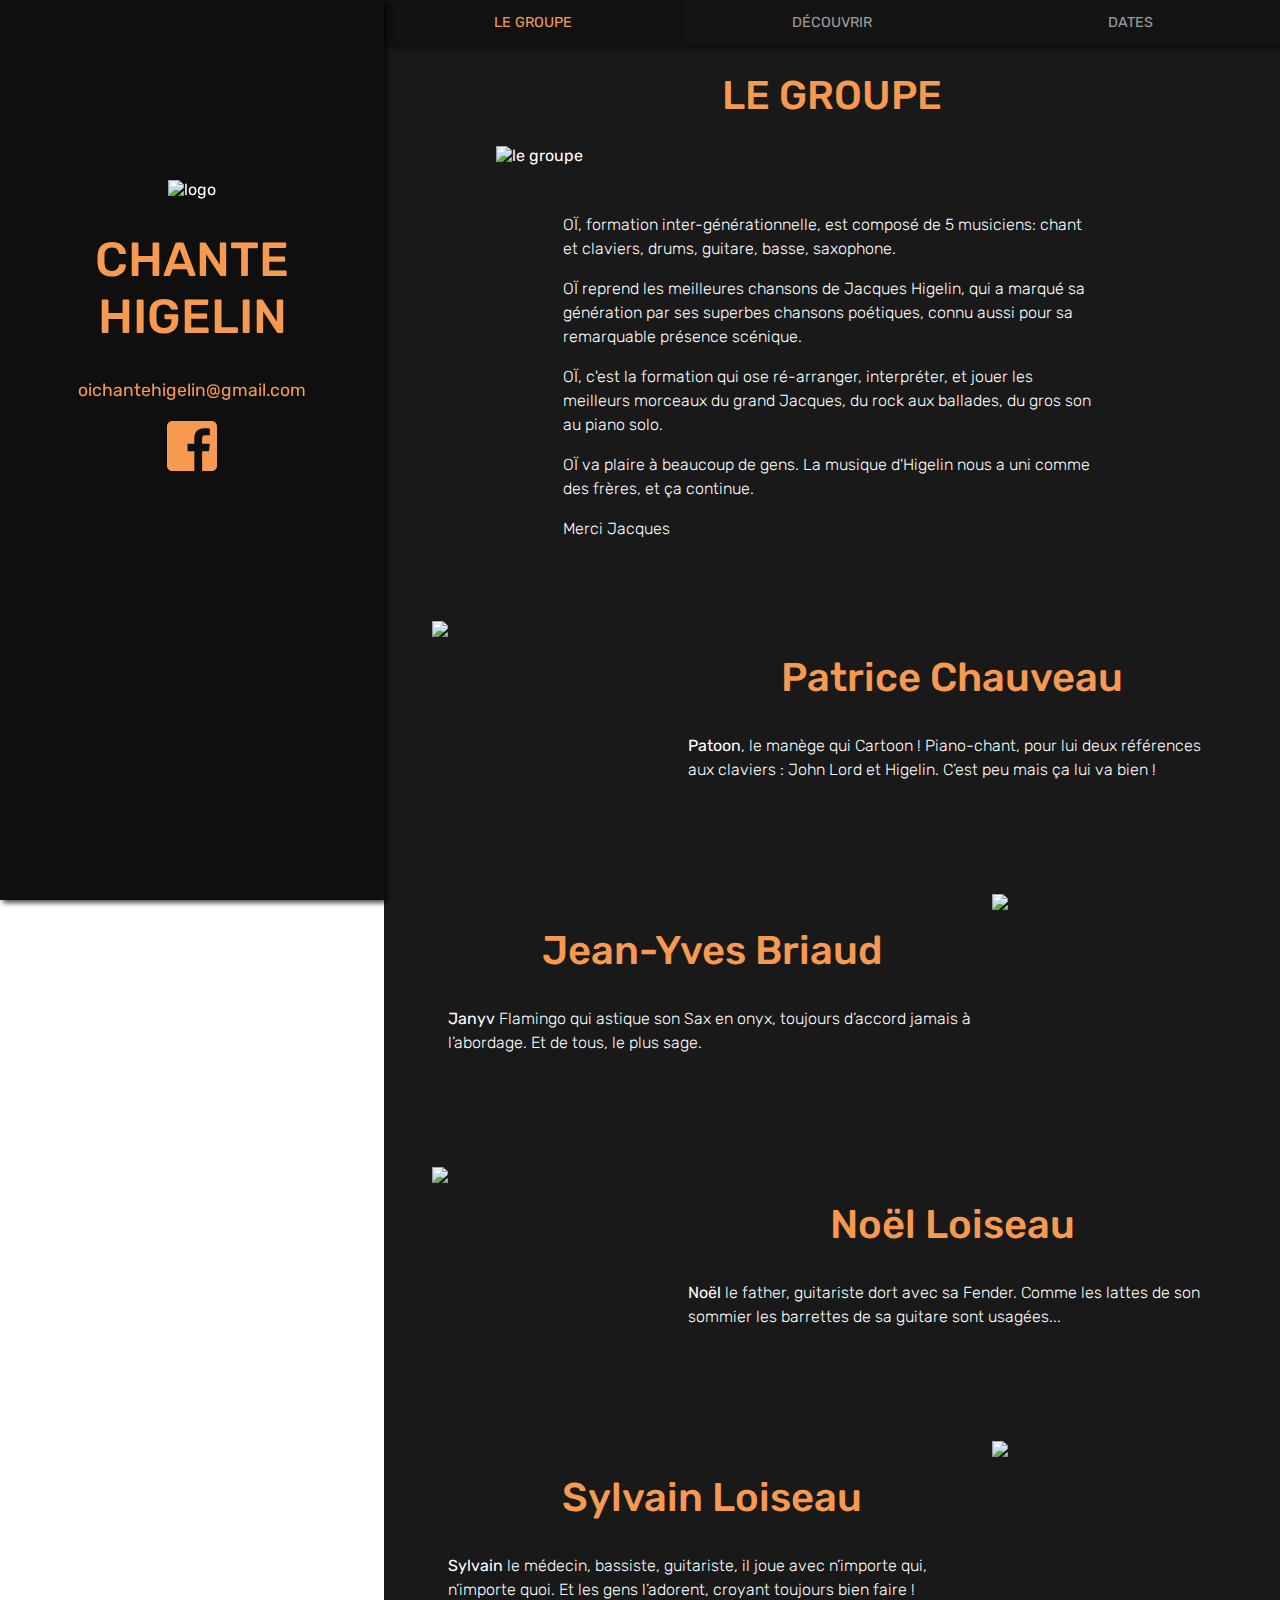
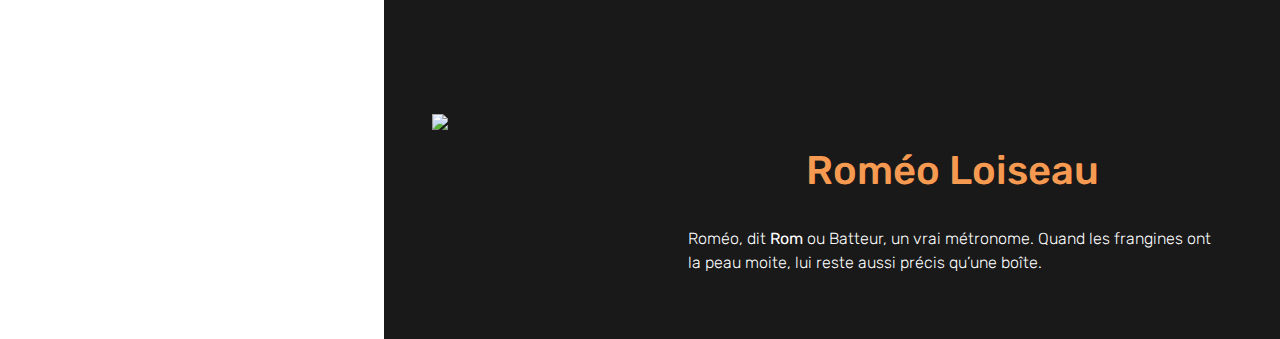
==== index.html @ 2e2a6b54 "Merge remote-tracking branch 'upstream/master'" ====
<!DOCTYPE html>
<html>
<head>
    <title>Oï chante Higelin</title>
    <meta name="description" content="">
    <meta charset="UTF-8">
    <meta name="viewport" content="width=device-width, initial-scale=1.0">
    <link href="https://fonts.googleapis.com/css?family=Rubik:300,400,500,700,900" rel="stylesheet">
    <link href="https://fonts.googleapis.com/css?family=Inconsolata" rel="stylesheet">
    <link type="text/css" rel="stylesheet" href="css/styles.css">
</head>
<body>
    <main>
        <!-- LEFT SECTION -->
        <section id="one">
            <div class="column">
                <img src="img/logo.svg" alt="logo"/>
                <h1>chante Higelin</h1>
                <p><a href="mailto:oichantehigelin@gmail.com">oichantehigelin@gmail.com</a></p>
                <a href="https://www.facebook.com/O%C3%AF-Chante-Higelin-1631253180226739/" target="_blank"><img src="img/facebook-square.svg"/></a>
            </div>
        </section>
        <!-- RIGHT SECTION -->
        <section id="two">
            <!-- Navigation -->
            <nav>
                <div class="nav-item"><a href="#band">Le groupe</a></div>
                <div class="nav-item"><a href="#discover">Découvrir</a></div>
                <div class="nav-item"><a href="#dates">Dates</a></div>
            </nav>
            <!-- Band -->
            <section id="band">
                <h1>Le groupe</h1>
                <div id="introduction">
                    <img src="img/groupe.jpg" alt="le groupe"/>
                    <div>
                        <p>OÏ, formation inter-générationnelle, est composé de 5 musiciens: chant et claviers, drums, guitare, basse, saxophone.</p>
                        <p>OÏ reprend les meilleures chansons de Jacques Higelin, qui a marqué sa génération par ses superbes chansons poétiques, connu aussi pour sa remarquable présence scénique.</p>
                        <p>OÏ, c'est la formation qui ose ré-arranger, interpréter, et jouer les meilleurs morceaux du grand Jacques, du rock aux ballades, du gros son au piano solo.</p>
                        <p>OÏ va plaire à beaucoup de gens. La musique d'Higelin nous a uni comme des frères, et ça continue.</p>
                        <p>Merci Jacques</p>
                    </div>
                </div>
                <div id="members">
                    <div class="row">
                        <img src="img/patoo.jpg"/>
                        <div class="column">
                            <h2>Patrice Chauveau</h2>
                            <p><b>Patoon</b>, le manège qui Cartoon ! Piano-chant, pour lui deux références aux claviers : John Lord et Higelin. C’est peu mais ça lui va bien !</p>
                        </div>
                    </div>
                    <div class="row">
                        <img src="img/janyv.jpg"/>
                        <div class="column">
                            <h2>Jean-Yves Briaud</h2>
                            <p><b>Janyv</b> Flamingo qui astique son Sax en onyx, toujours d’accord jamais à l’abordage. Et de tous, le plus sage.</p>
                        </div>
                    </div>
                    <div class="row">
                        <img src="img/noel.jpg"/>
                        <div class="column">
                            <h2>Noël Loiseau</h2>
                            <p><b>Noël</b> le father, guitariste dort avec sa Fender. Comme les lattes de son sommier les barrettes de sa guitare sont usagées...</p>
                        </div>
                    </div>
                    <div class="row">
                        <img src="img/sylvain.jpg"/>
                        <div class="column">
                            <h2>Sylvain Loiseau</h2>
                            <p><b>Sylvain</b> le médecin, bassiste, guitariste, il joue avec n’importe qui, n’importe quoi. Et les gens l’adorent, croyant toujours bien faire !</p>
                        </div>
                    </div>
                    <div class="row">
                        <img src="img/romeo.jpg"/>
                        <div class="column">
                            <h2>Roméo Loiseau</h2>
                            <p>Roméo, dit <b>Rom</b> ou Batteur, un vrai métronome. Quand les frangines ont la peau moite, lui reste aussi précis qu’une boîte.</p>
                        </div>
                    </div>
                </div>
            </section>
            <!-- Discover -->
            <section id="discover">
                <h1>Découvrir</h1>
                <!-- Video -->
                <div id="video-box">
                    <iframe width="650" height="350" src="https://www.youtube.com/embed/IxYrKEwDQmQ?rel=0" frameborder="0" allowfullscreen></iframe>
                </div>
                <!-- Audio player -->
                <div class="content">
                    <div class="audio-player">
                        <div class="button">
                            <img/>
                        </div>
                        <div class="info">
                            <span class="title"></span>
                            <div class="progress-bar">
                                <div class="progress"></div>
                            </div>
                            <div class="audio-infos">
                                <span class="current-time">00:00</span>
                                <span class="duration"></span>
                            </div>
                            <audio ontimeupdate="audioUpdate(this)"></audio>
                        </div>
                    </div>
                    <div class="audio-list">
                        <ul></ul>
                    </div>
                    <div class="playlist-length">
                        <span></span>
                    </div>
                </div>
            </section>
            <!-- Dates -->
            <section id="dates">
                <h1>Les dates</h1>
                <div id="agenda">
                    <h2>A venir</h2>
                    <table id="coming">
                        <thead>
                            <tr>
                                <th>Date</th>
                                <th>Lieu</th>
                            </tr>
                        </thead>
                        <tbody>
                        </tbody>
                    </table>

                    <h2>Passées</h2>
                    <table id="past">
                        <thead>
                            <tr>
                                <th>Date</th>
                                <th>Lieu</th>
                            </tr>
                        </thead>
                        <tbody>
                        </tbody>
                    </table>
                </div>
            </section>
        </section>
    </main>
    <!-- JS -->
    <script type="text/javascript" src="js/jquery-latest.min.js"></script>
    <script type="text/javascript" src="js/script.js"></script>
    <script type="text/javascript" src="js/audioplayer.js"></script>
    <script type="text/javascript" src="js/shows.js"></script>
</body>
</body>
</html>
---- css/styles.css ----
/*-------------*\
    Variables
\*-------------*/
/*---------------*\
    Responsive
\*---------------*/
/*----------*\
    Global
\*----------*/
html, body {
  box-sizing: border-box;
  margin: 0;
  padding: 0; }

*, *:before, *:after {
  box-sizing: inherit; }

* {
  font-family: "Rubik", sans-serif;
  color: white; }

h1, h2, h3, h4, h5, h6 {
  font-family: "Rubik", sans-serif;
  font-weight: 500; }

p {
  max-width: 1000px;
  line-height: 150%;
  font-weight: 300;
  /*@include respond-to(small) { ... }*/ }
  @media only screen and (max-width: 800px) {
    p {
      padding: 0 1em; } }

a {
  text-decoration: none; }

main {
  width: 100%;
  min-height: 100vh;
  display: flex;
  /*@include respond-to(small) { ... }*/ }
  @media only screen and (max-width: 800px) {
    main {
      flex-direction: column; } }

/*----------------------*\
    Panels #one & #two
\*----------------------*/
#one, #two {
  /*@include respond-to(small) { ... }*/ }
  @media only screen and (max-width: 800px) {
    #one, #two {
      width: 100%;
      min-height: 100vh; } }

#one {
  background-color: #0f0f0f;
  box-shadow: 3px 3px 5px rgba(0, 0, 0, 0.7);
  /*@include respond-to(large) { ... }*/
  display: flex; }
  @media only screen and (min-width: 801px) {
    #one {
      position: fixed;
      width: 30%;
      height: 100vh; } }
  #one .column {
    width: 100%;
    height: 60%;
    margin: auto;
    text-align: center; }
    #one .column img {
      width: 40%; }
    #one .column h1 {
      /*@include responsive-font-size(4.5em, 2.3em);*/
      font-size: 3em;
      /*@include respond-to(small) { ... }*/
      text-transform: uppercase;
      color: #f79a51; }
      @media only screen and (max-width: 800px) {
        #one .column h1 {
          font-size: 2em; } }
    #one .column p {
      font-size: 1.1em;
      text-align: center; }
      #one .column p a {
        color: #f79a51;
        font-weight: 400; }
    #one .column a img {
      width: 50px; }

#two {
  background-color: #191919;
  width: 100%;
  /*@include respond-to(large) { ... }*/
  /***** navigation *****/ }
  @media only screen and (min-width: 801px) {
    #two {
      margin-left: 30%; } }
  #two nav {
    /*@include respond-to(small) { ... }*/
    box-shadow: 2px 2px 5px rgba(0, 0, 0, 0.6);
    width: 100%;
    height: 5vh;
    display: flex;
    flex-basis: 100%;
    background-color: #141414; }
    @media only screen and (max-width: 800px) {
      #two nav {
        display: none; } }
    #two nav .nav-item {
      flex: 1;
      text-align: center;
      text-transform: uppercase;
      height: 5vh;
      line-height: 5vh; }
      #two nav .nav-item a {
        color: #9d9d9d;
        font-size: 0.9em;
        font-weight: 400;
        display: block; }
        #two nav .nav-item a:hover, #two nav .nav-item a.active {
          background-color: #111111;
          color: #f79a51; }

/*--------------*\
    Panel #two
\*--------------*/
/***** Global *****/
#two section {
  width: 100%;
  display: flex;
  flex-direction: column; }
  #two section h1 {
    text-align: center;
    text-transform: uppercase;
    color: #f79a51;
    /*@include responsive-font-size(4.5em, 2.3em);*/
    font-size: 2.5em;
    /*@include respond-to(small) { ... }*/ }
    @media only screen and (max-width: 800px) {
      #two section h1 {
        font-size: 2em; } }

/***** Band *****/
#band #introduction {
  display: flex;
  flex-direction: column; }
  #band #introduction img {
    width: 75%;
    margin: auto;
    /*@include respond-to(small) { ... }*/ }
    @media only screen and (max-width: 800px) {
      #band #introduction img {
        width: 90%; } }
  #band #introduction div {
    width: 60%;
    /*@include respond-to(small) { ... }*/
    margin: 2em auto 1em auto; }
    @media only screen and (max-width: 800px) {
      #band #introduction div {
        width: 95%; } }
#band #members {
  /*@include respond-to(large) { ... }*/
  /*@include respond-to(small) { ... }*/ }
  @media only screen and (min-width: 801px) {
    #band #members .row {
      padding: 3em;
      display: flex; }
      #band #members .row:nth-of-type(2), #band #members .row:nth-of-type(4) {
        flex-direction: row-reverse; }
      #band #members .row img {
        width: 30%; }
      #band #members .row .column {
        width: 70%;
        padding: 0 1em; } }
  @media only screen and (max-width: 800px) {
    #band #members .row {
      display: flex;
      flex-direction: column; }
      #band #members .row img {
        min-width: 60%;
        max-width: 80%;
        margin: auto; } }
  #band #members h2 {
    /*@include responsive-font-size(4.5em, 2.3em);*/
    font-size: 2.5em;
    /*@include respond-to(small) { ... }*/
    color: #f79a51;
    text-align: center; }
    @media only screen and (max-width: 800px) {
      #band #members h2 {
        font-size: 1.7em; } }

/***** Discover *****/
#discover #video-box {
  width: 100%;
  text-align: center;
  margin: auto; }
#discover .content {
  width: 50%;
  height: 50vh;
  margin: 3em auto;
  /*@include respond-to(small) { ... }*/ }
  @media only screen and (max-width: 800px) {
    #discover .content {
      width: 80%; } }
  #discover .content .audio-player {
    background-color: black;
    width: 100%;
    height: 10vh;
    display: flex;
    align-items: center;
    justify-content: space-evenly; }
    #discover .content .audio-player .button {
      width: 6vh;
      height: 6vh; }
      #discover .content .audio-player .button img {
        width: 100%;
        height: 100%; }
        #discover .content .audio-player .button img:hover {
          cursor: pointer; }
    #discover .content .audio-player .info {
      width: 80%; }
      #discover .content .audio-player .info .title {
        font-size: 0.8em; }
      #discover .content .audio-player .info .progress-bar {
        background-color: #0a0a0a;
        width: 100%;
        height: 20px; }
        #discover .content .audio-player .info .progress-bar .progress {
          background-color: #ffad3d;
          width: 0px;
          height: 20px; }
      #discover .content .audio-player .info .audio-infos {
        height: 15px;
        display: flex;
        justify-content: space-between; }
        #discover .content .audio-player .info .audio-infos span.current-time, #discover .content .audio-player .info .audio-infos span.duration {
          padding-top: 5px;
          font-family: "Inconsolata", monospace;
          font-size: 0.9em; }
  #discover .content .audio-list {
    background-color: #0a0a0a;
    width: 100%;
    height: 25vh; }
    #discover .content .audio-list ul {
      padding: 0;
      margin: 0; }
      #discover .content .audio-list ul li {
        list-style-type: none;
        font-size: 0.8em;
        padding: 0 1em;
        height: 2em;
        line-height: 2em;
        display: flex;
        justify-content: space-between;
        overflow-x: hidden; }
        #discover .content .audio-list ul li:hover {
          cursor: pointer; }
        #discover .content .audio-list ul li .active {
          color: #ffad3d; }
        #discover .content .audio-list ul li .duration {
          font-family: "Inconsolata", monospace;
          font-size: 1.1em; }
  #discover .content .playlist-length {
    background-color: #0a0a0a;
    padding: 0.5em 1em; }
    #discover .content .playlist-length span {
      font-family: "Inconsolata", monospace;
      font-size: 0.9em; }

/***** Dates *****/
#dates #agenda {
  text-align: left;
  width: 80%;
  margin: auto; }
  #dates #agenda h2 {
    color: #f79a51;
    /*@include responsive-font-size(4.5em, 2.3em);*/
    font-size: 2.5em;
    /*@include respond-to(small) { ... }*/ }
    @media only screen and (max-width: 800px) {
      #dates #agenda h2 {
        font-size: 1.7em; } }
  #dates #agenda table {
    background-color: #0f0f0f;
    width: 100%;
    border-collapse: collapse; }
    #dates #agenda table td, #dates #agenda table th {
      border: 2px solid #191919; }
    #dates #agenda table td {
      padding: 1em; }
    #dates #agenda table th {
      font-family: "Rubik", sans-serif;
      color: #f79a51;
      font-size: 1.3em;
      font-weight: 400;
      padding: 0.7em; }
    #dates #agenda table tbody td:first-of-type {
      width: 200px;
      /*@include respond-to(small) { ... }*/ }
      @media only screen and (max-width: 800px) {
        #dates #agenda table tbody td:first-of-type {
          width: 100px; } }

/*# sourceMappingURL=styles.css.map */
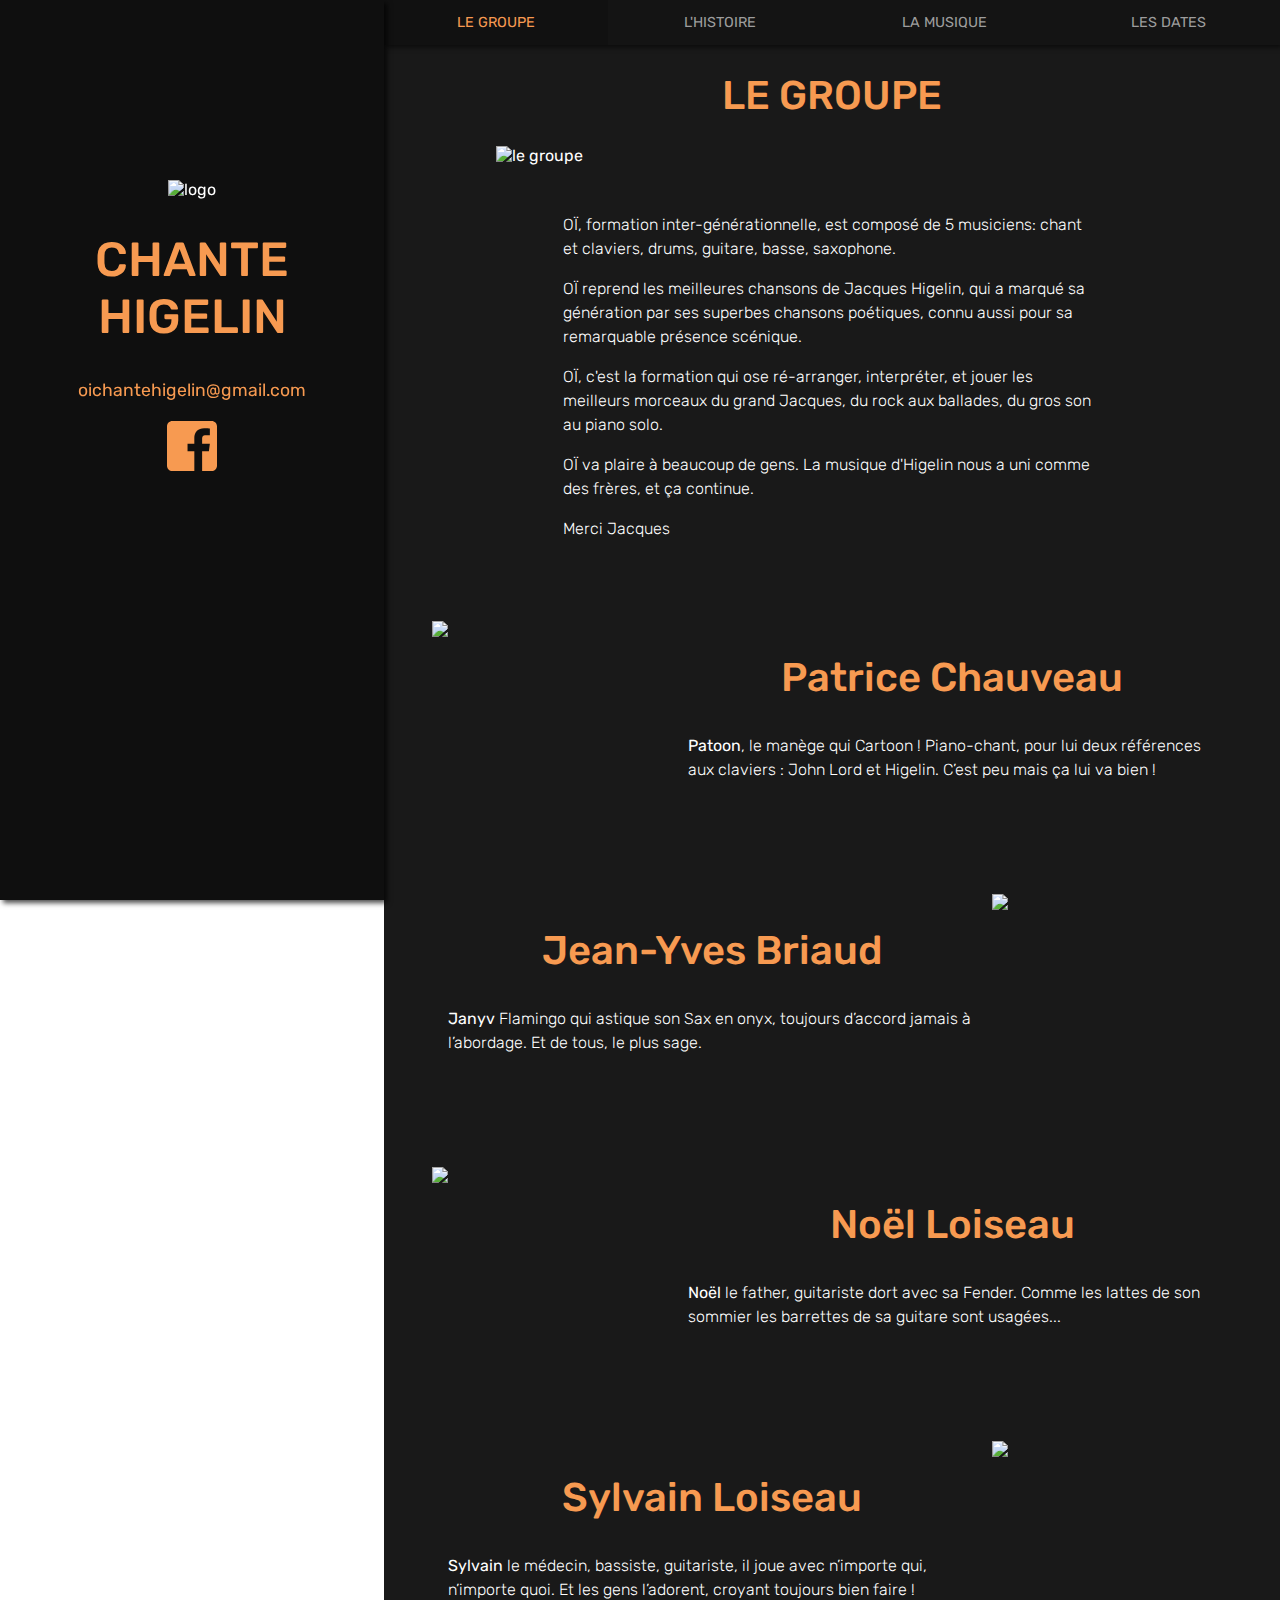
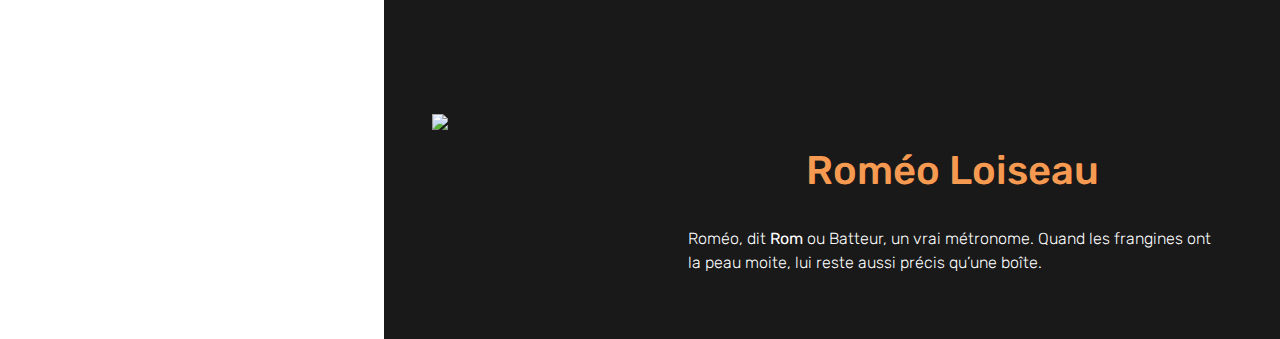
==== commit c4788151: "separate in different pages" ====
--- a/index.html
+++ b/index.html
@@ -24,9 +24,10 @@
         <section id="two">
             <!-- Navigation -->
             <nav>
-                <div class="nav-item"><a href="#band">Le groupe</a></div>
-                <div class="nav-item"><a href="#discover">Découvrir</a></div>
-                <div class="nav-item"><a href="#dates">Dates</a></div>
+                <div class="nav-item"><a href="index.html" class="active">Le groupe</a></div>
+                <div class="nav-item"><a href="history.html">L'histoire</a></div>
+                <div class="nav-item"><a href="music.html">La musique</a></div>
+                <div class="nav-item"><a href="dates.html">Les dates</a></div>
             </nav>
             <!-- Band -->
             <section id="band">
@@ -79,75 +80,11 @@
                     </div>
                 </div>
             </section>
-            <!-- Discover -->
-            <section id="discover">
-                <h1>Découvrir</h1>
-                <!-- Video -->
-                <div id="video-box">
-                    <iframe width="650" height="350" src="https://www.youtube.com/embed/IxYrKEwDQmQ?rel=0" frameborder="0" allowfullscreen></iframe>
-                </div>
-                <!-- Audio player -->
-                <div class="content">
-                    <div class="audio-player">
-                        <div class="button">
-                            <img/>
-                        </div>
-                        <div class="info">
-                            <span class="title"></span>
-                            <div class="progress-bar">
-                                <div class="progress"></div>
-                            </div>
-                            <div class="audio-infos">
-                                <span class="current-time">00:00</span>
-                                <span class="duration"></span>
-                            </div>
-                            <audio ontimeupdate="audioUpdate(this)"></audio>
-                        </div>
-                    </div>
-                    <div class="audio-list">
-                        <ul></ul>
-                    </div>
-                    <div class="playlist-length">
-                        <span></span>
-                    </div>
-                </div>
-            </section>
-            <!-- Dates -->
-            <section id="dates">
-                <h1>Les dates</h1>
-                <div id="agenda">
-                    <h2>A venir</h2>
-                    <table id="coming">
-                        <thead>
-                            <tr>
-                                <th>Date</th>
-                                <th>Lieu</th>
-                            </tr>
-                        </thead>
-                        <tbody>
-                        </tbody>
-                    </table>
-
-                    <h2>Passées</h2>
-                    <table id="past">
-                        <thead>
-                            <tr>
-                                <th>Date</th>
-                                <th>Lieu</th>
-                            </tr>
-                        </thead>
-                        <tbody>
-                        </tbody>
-                    </table>
-                </div>
-            </section>
         </section>
     </main>
     <!-- JS -->
     <script type="text/javascript" src="js/jquery-latest.min.js"></script>
     <script type="text/javascript" src="js/script.js"></script>
-    <script type="text/javascript" src="js/audioplayer.js"></script>
-    <script type="text/javascript" src="js/shows.js"></script>
 </body>
 </body>
 </html>
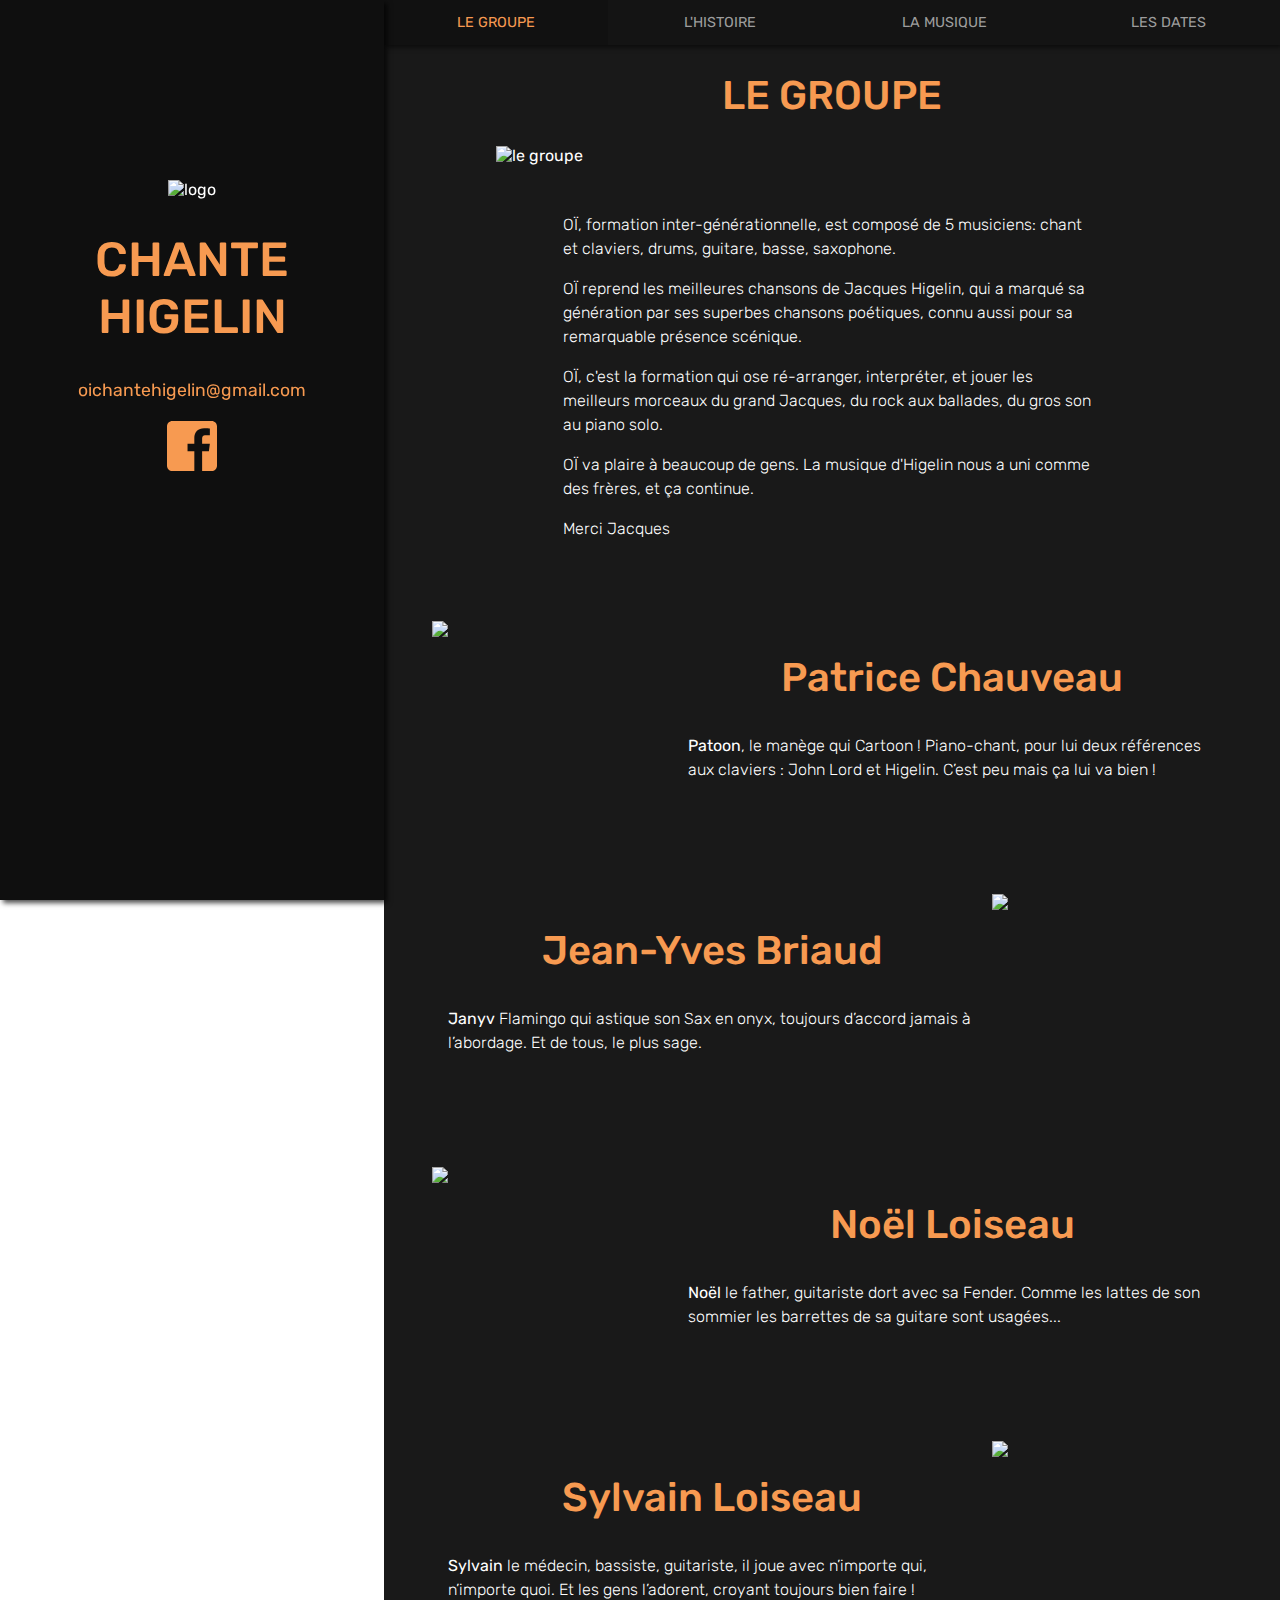
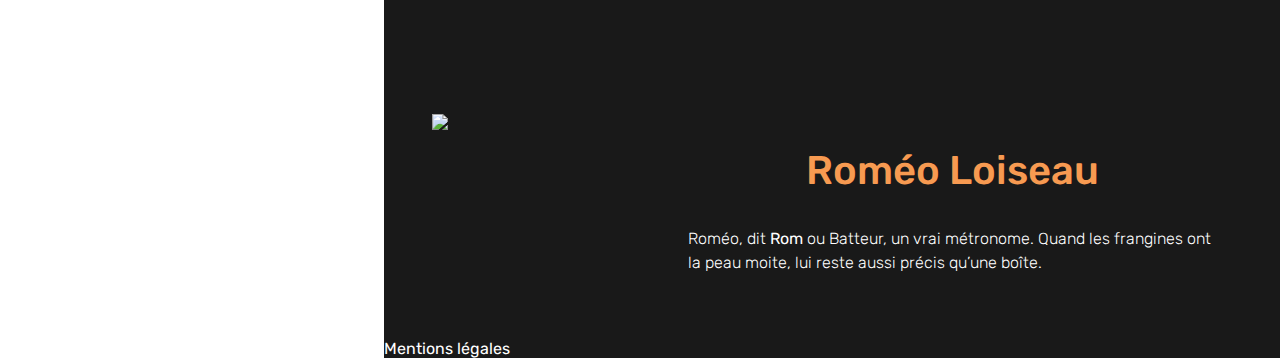
==== commit 3b0e18c1: "pretty email link" ====
--- a/index.html
+++ b/index.html
@@ -16,7 +16,12 @@
             <div class="column">
                 <img src="img/logo.svg" alt="logo"/>
                 <h1>chante Higelin</h1>
-                <p><a href="mailto:oichantehigelin@gmail.com">oichantehigelin@gmail.com</a></p>
+                <p>
+                    <script>
+                        document.write('<a href="' + 'mailto:' + 'oi' + 'chante' + 'higelin' + '@' + 'gmail' + '.' + 'com' + '">'
+                        + "oi" + "chante" + "higelin" + "@" + "gmail" + "." + "com" + '</a>')
+                    </script>
+                </p>
                 <a href="https://www.facebook.com/O%C3%AF-Chante-Higelin-1631253180226739/" target="_blank"><img src="img/facebook-square.svg"/></a>
             </div>
         </section>
@@ -80,11 +85,11 @@
                     </div>
                 </div>
             </section>
+            <footer>
+                <a href="#">Mentions légales</a>
+            </footer>
         </section>
     </main>
-    <!-- JS -->
-    <script type="text/javascript" src="js/jquery-latest.min.js"></script>
-    <script type="text/javascript" src="js/script.js"></script>
 </body>
 </body>
 </html>
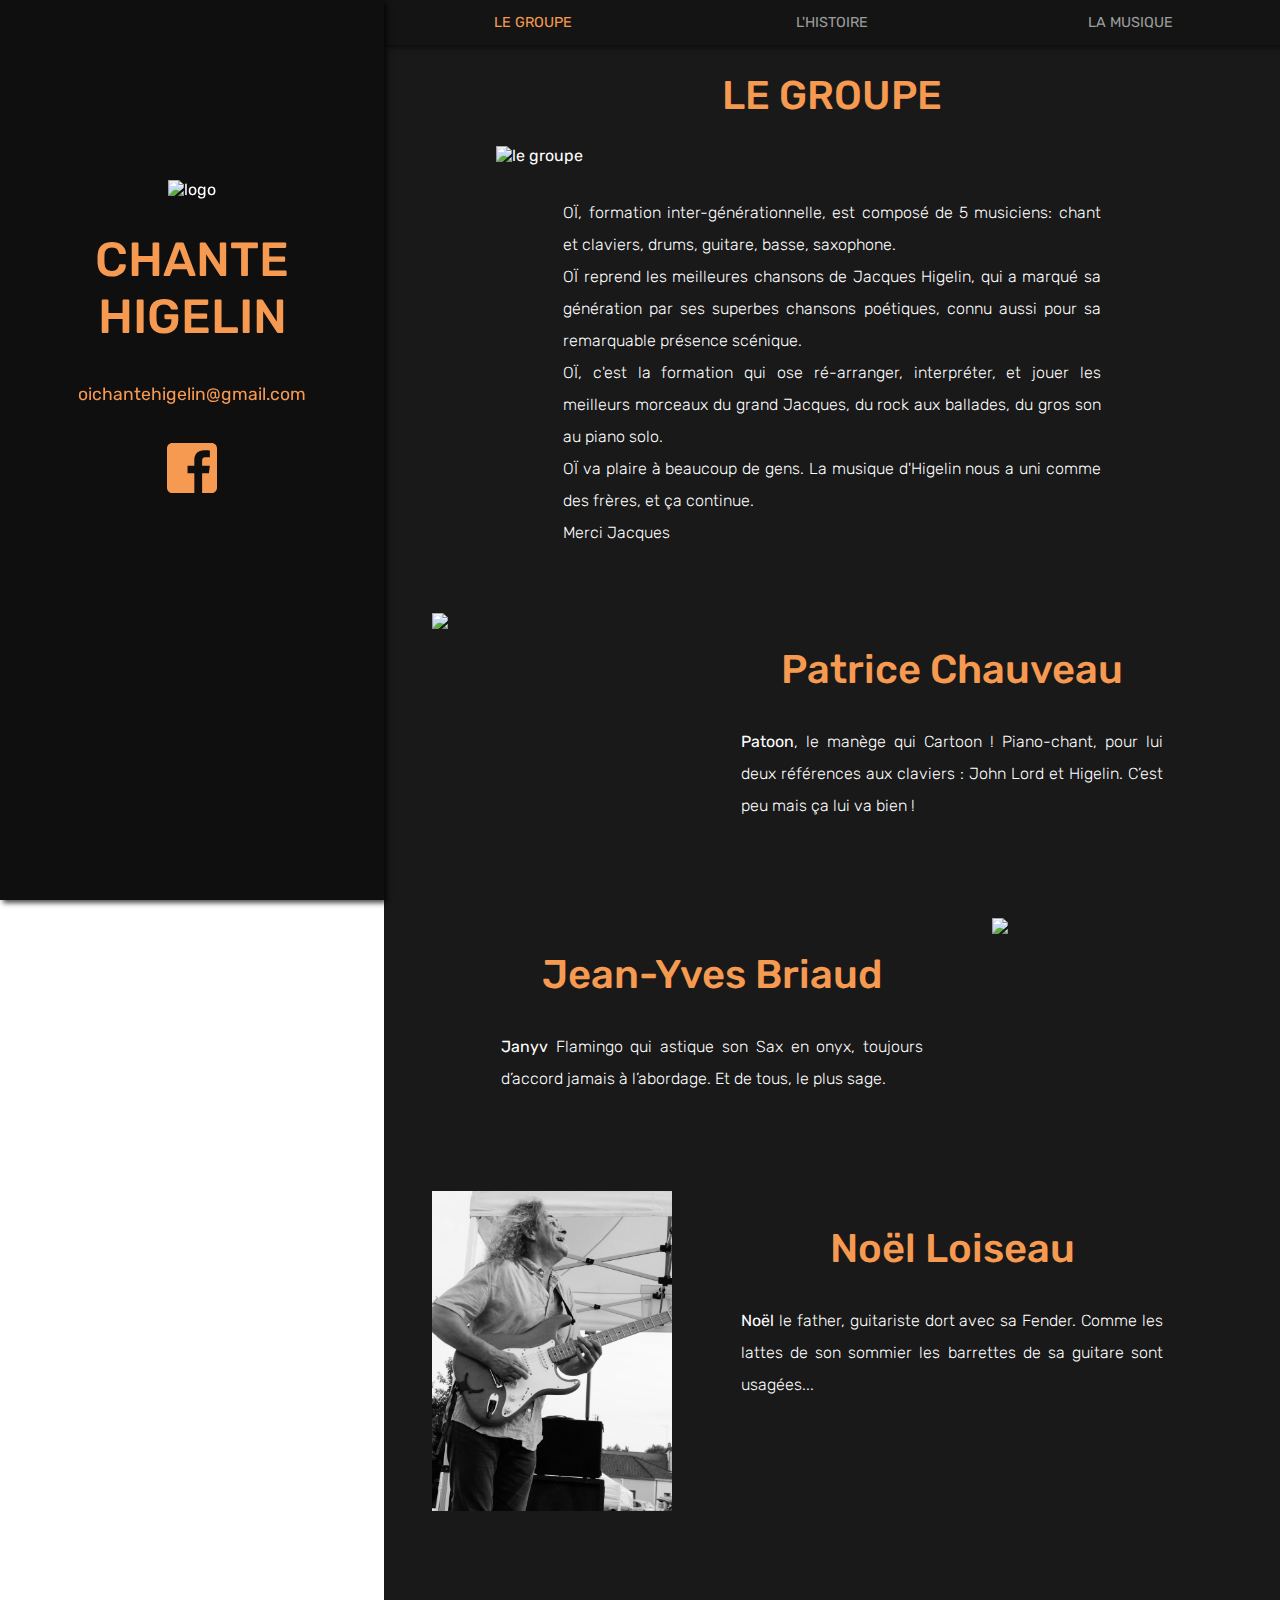
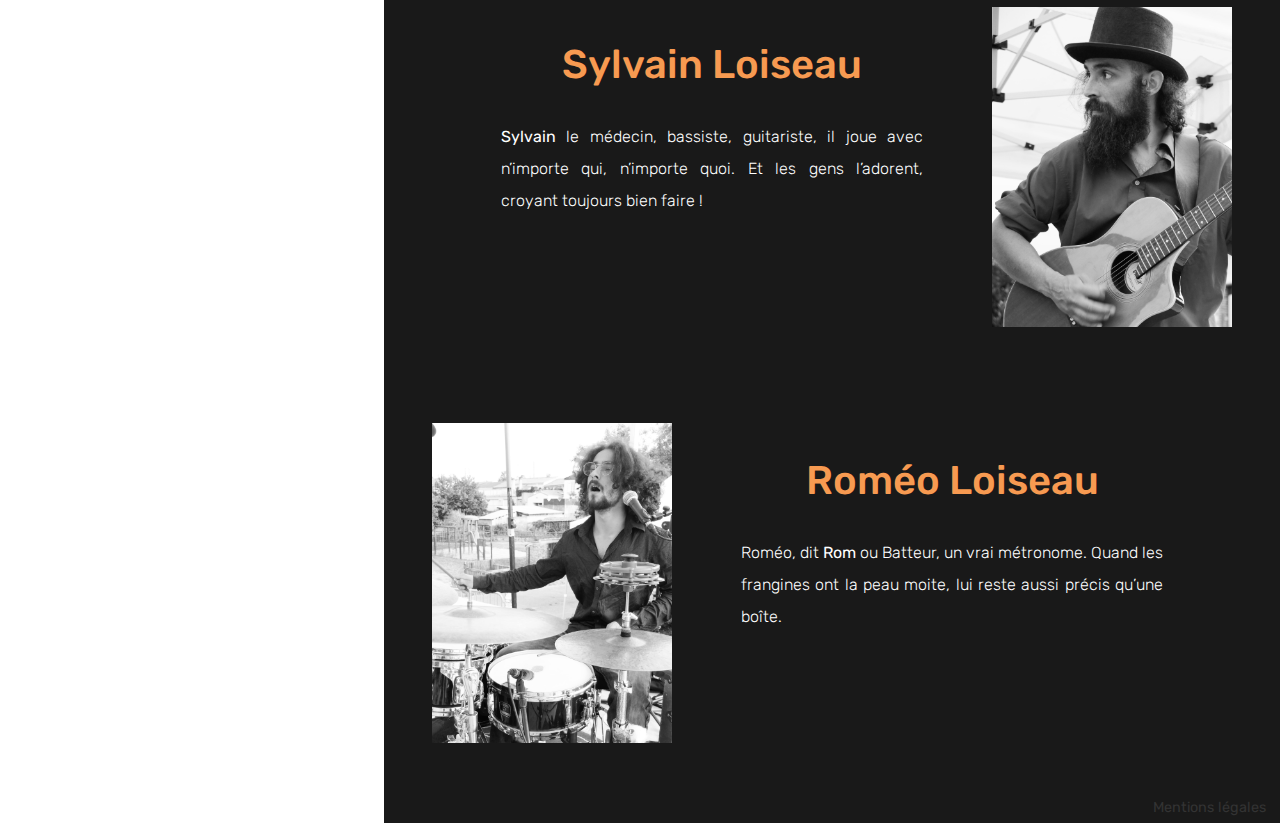
==== commit 3346f31c: "get all files from cmbnf" ====
--- a/index.html
+++ b/index.html
@@ -1,95 +1,93 @@
 <!DOCTYPE html>
 <html>
-<head>
-    <title>Oï chante Higelin</title>
-    <meta name="description" content="">
-    <meta charset="UTF-8">
-    <meta name="viewport" content="width=device-width, initial-scale=1.0">
-    <link href="https://fonts.googleapis.com/css?family=Rubik:300,400,500,700,900" rel="stylesheet">
-    <link href="https://fonts.googleapis.com/css?family=Inconsolata" rel="stylesheet">
-    <link type="text/css" rel="stylesheet" href="css/styles.css">
-</head>
-<body>
-    <main>
-        <!-- LEFT SECTION -->
-        <section id="one">
-            <div class="column">
-                <img src="img/logo.svg" alt="logo"/>
-                <h1>chante Higelin</h1>
-                <p>
-                    <script>
-                        document.write('<a href="' + 'mailto:' + 'oi' + 'chante' + 'higelin' + '@' + 'gmail' + '.' + 'com' + '">'
-                        + "oi" + "chante" + "higelin" + "@" + "gmail" + "." + "com" + '</a>')
-                    </script>
-                </p>
-                <a href="https://www.facebook.com/O%C3%AF-Chante-Higelin-1631253180226739/" target="_blank"><img src="img/facebook-square.svg"/></a>
-            </div>
-        </section>
-        <!-- RIGHT SECTION -->
-        <section id="two">
-            <!-- Navigation -->
-            <nav>
-                <div class="nav-item"><a href="index.html" class="active">Le groupe</a></div>
-                <div class="nav-item"><a href="history.html">L'histoire</a></div>
-                <div class="nav-item"><a href="music.html">La musique</a></div>
-                <div class="nav-item"><a href="dates.html">Les dates</a></div>
-            </nav>
-            <!-- Band -->
-            <section id="band">
-                <h1>Le groupe</h1>
-                <div id="introduction">
-                    <img src="img/groupe.jpg" alt="le groupe"/>
-                    <div>
-                        <p>OÏ, formation inter-générationnelle, est composé de 5 musiciens: chant et claviers, drums, guitare, basse, saxophone.</p>
-                        <p>OÏ reprend les meilleures chansons de Jacques Higelin, qui a marqué sa génération par ses superbes chansons poétiques, connu aussi pour sa remarquable présence scénique.</p>
-                        <p>OÏ, c'est la formation qui ose ré-arranger, interpréter, et jouer les meilleurs morceaux du grand Jacques, du rock aux ballades, du gros son au piano solo.</p>
-                        <p>OÏ va plaire à beaucoup de gens. La musique d'Higelin nous a uni comme des frères, et ça continue.</p>
-                        <p>Merci Jacques</p>
-                    </div>
+    <head>
+        <title>Oï chante Higelin</title>
+        <meta name="description" content="">
+        <meta charset="UTF-8">
+        <meta name="viewport" content="width=device-width, initial-scale=1.0">
+        <link href="https://fonts.googleapis.com/css?family=Rubik:300,400,500,700,900" rel="stylesheet">
+        <link type="text/css" rel="stylesheet" href="css/styles.css">
+    </head>
+    <body>
+        <main>
+            <!-- LEFT SECTION -->
+            <section id="one">
+                <div class="column">
+                    <img src="img/logo.svg" alt="logo"/>
+                    <h1>chante Higelin</h1>
+                    <p>
+                        <script>
+                            document.write('<a href="' + 'mailto:' + 'oi' + 'chante' + 'higelin' + '@' + 'gmail' + '.' + 'com' + '">'
+                            + "oi" + "chante" + "higelin" + "@" + "gmail" + "." + "com" + '</a>')
+                        </script>
+                    </p>
+                    <a href="https://www.facebook.com/O%C3%AF-Chante-Higelin-1631253180226739/" target="_blank"><img src="img/facebook-square.svg"/></a>
                 </div>
-                <div id="members">
-                    <div class="row">
-                        <img src="img/patoo.jpg"/>
-                        <div class="column">
-                            <h2>Patrice Chauveau</h2>
-                            <p><b>Patoon</b>, le manège qui Cartoon ! Piano-chant, pour lui deux références aux claviers : John Lord et Higelin. C’est peu mais ça lui va bien !</p>
+            </section>
+            <!-- RIGHT SECTION -->
+            <section id="two">
+                <!-- Content -->
+                <section id="band">
+                    <h1>Le groupe</h1>
+                    <div id="introduction">
+                        <img src="img/groupe.jpg" alt="le groupe"/>
+                        <div>
+                            <p>OÏ, formation inter-générationnelle, est composé de 5 musiciens: chant et claviers, drums, guitare, basse, saxophone.</p>
+                            <p>OÏ reprend les meilleures chansons de Jacques Higelin, qui a marqué sa génération par ses superbes chansons poétiques, connu aussi pour sa remarquable présence scénique.</p>
+                            <p>OÏ, c'est la formation qui ose ré-arranger, interpréter, et jouer les meilleurs morceaux du grand Jacques, du rock aux ballades, du gros son au piano solo.</p>
+                            <p>OÏ va plaire à beaucoup de gens. La musique d'Higelin nous a uni comme des frères, et ça continue.</p>
+                            <p>Merci Jacques</p>
                         </div>
                     </div>
-                    <div class="row">
-                        <img src="img/janyv.jpg"/>
-                        <div class="column">
-                            <h2>Jean-Yves Briaud</h2>
-                            <p><b>Janyv</b> Flamingo qui astique son Sax en onyx, toujours d’accord jamais à l’abordage. Et de tous, le plus sage.</p>
+                    <div id="members">
+                        <div class="row">
+                            <img src="img/patoo.jpg"/>
+                            <div class="column">
+                                <h2>Patrice Chauveau</h2>
+                                <p><b>Patoon</b>, le manège qui Cartoon ! Piano-chant, pour lui deux références aux claviers : John Lord et Higelin. C’est peu mais ça lui va bien !</p>
+                            </div>
+                        </div>
+                        <div class="row">
+                            <img src="img/janyv.jpg"/>
+                            <div class="column">
+                                <h2>Jean-Yves Briaud</h2>
+                                <p><b>Janyv</b> Flamingo qui astique son Sax en onyx, toujours d’accord jamais à l’abordage. Et de tous, le plus sage.</p>
+                            </div>
+                        </div>
+                        <div class="row">
+                            <img src="img/noel.jpg"/>
+                            <div class="column">
+                                <h2>Noël Loiseau</h2>
+                                <p><b>Noël</b> le father, guitariste dort avec sa Fender. Comme les lattes de son sommier les barrettes de sa guitare sont usagées...</p>
+                            </div>
+                        </div>
+                        <div class="row">
+                            <img src="img/sylvain.jpg"/>
+                            <div class="column">
+                                <h2>Sylvain Loiseau</h2>
+                                <p><b>Sylvain</b> le médecin, bassiste, guitariste, il joue avec n’importe qui, n’importe quoi. Et les gens l’adorent, croyant toujours bien faire !</p>
+                            </div>
+                        </div>
+                        <div class="row">
+                            <img src="img/romeo.jpg"/>
+                            <div class="column">
+                                <h2>Roméo Loiseau</h2>
+                                <p>Roméo, dit <b>Rom</b> ou Batteur, un vrai métronome. Quand les frangines ont la peau moite, lui reste aussi précis qu’une boîte.</p>
+                            </div>
                         </div>
                     </div>
-                    <div class="row">
-                        <img src="img/noel.jpg"/>
-                        <div class="column">
-                            <h2>Noël Loiseau</h2>
-                            <p><b>Noël</b> le father, guitariste dort avec sa Fender. Comme les lattes de son sommier les barrettes de sa guitare sont usagées...</p>
-                        </div>
-                    </div>
-                    <div class="row">
-                        <img src="img/sylvain.jpg"/>
-                        <div class="column">
-                            <h2>Sylvain Loiseau</h2>
-                            <p><b>Sylvain</b> le médecin, bassiste, guitariste, il joue avec n’importe qui, n’importe quoi. Et les gens l’adorent, croyant toujours bien faire !</p>
-                        </div>
-                    </div>
-                    <div class="row">
-                        <img src="img/romeo.jpg"/>
-                        <div class="column">
-                            <h2>Roméo Loiseau</h2>
-                            <p>Roméo, dit <b>Rom</b> ou Batteur, un vrai métronome. Quand les frangines ont la peau moite, lui reste aussi précis qu’une boîte.</p>
-                        </div>
-                    </div>
-                </div>
+                </section>
+                <!-- Navigation -->
+                <nav>
+                    <div class="nav-item"><a href="index.html" class="active">Le groupe</a></div>
+                    <div class="nav-item"><a href="histoire.html">L'histoire</a></div>
+                    <div class="nav-item"><a href="musique.html">La musique</a></div>
+                </nav>
+                <!-- Footer -->
+                <footer>
+                    <a href="mentions-legales.html">Mentions légales</a>
+                </footer>
             </section>
-            <footer>
-                <a href="#">Mentions légales</a>
-            </footer>
-        </section>
-    </main>
-</body>
-</body>
+        </main>
+    </body>
 </html>
--- a/css/styles.css
+++ b/css/styles.css
@@ -1,3 +1,4 @@
+@charset "UTF-8";
 /*-------------*\
     Variables
 \*-------------*/
@@ -8,11 +9,13 @@
     Global
 \*----------*/
 html, body {
+  -webkit-box-sizing: border-box;
   box-sizing: border-box;
   margin: 0;
   padding: 0; }
 
 *, *:before, *:after {
+  -webkit-box-sizing: inherit;
   box-sizing: inherit; }
 
 * {
@@ -24,13 +27,19 @@
   font-weight: 500; }
 
 p {
-  max-width: 1000px;
-  line-height: 150%;
   font-weight: 300;
-  /*@include respond-to(small) { ... }*/ }
-  @media only screen and (max-width: 800px) {
+  text-align: justify;
+  /*@include respond-to(large) { ... }*/
+  /*@include respond-to(small) { ... }*/ }
+  @media only screen and (min-width: 801px) {
     p {
-      padding: 0 1em; } }
+      line-height: 200%;
+      margin: auto; } }
+  @media only screen and (max-width: 800px) {
+    p {
+      padding: 0 1em;
+      line-height: 150%;
+      max-width: 1000px; } }
 
 a {
   text-decoration: none; }
@@ -38,10 +47,15 @@
 main {
   width: 100%;
   min-height: 100vh;
+  display: -webkit-box;
+  display: -ms-flexbox;
   display: flex;
   /*@include respond-to(small) { ... }*/ }
   @media only screen and (max-width: 800px) {
     main {
+      -webkit-box-orient: vertical;
+      -webkit-box-direction: normal;
+      -ms-flex-direction: column;
       flex-direction: column; } }
 
 /*----------------------*\
@@ -51,14 +65,20 @@
   /*@include respond-to(small) { ... }*/ }
   @media only screen and (max-width: 800px) {
     #one, #two {
-      width: 100%;
+      width: 100%; } }
+
+#one {
+  /*@include respond-to(small) { ... }*/
+  background-color: #0f0f0f;
+  -webkit-box-shadow: 3px 3px 5px rgba(0, 0, 0, 0.7);
+  box-shadow: 3px 3px 5px rgba(0, 0, 0, 0.7);
+  /*@include respond-to(large) { ... }*/
+  display: -webkit-box;
+  display: -ms-flexbox;
+  display: flex; }
+  @media only screen and (max-width: 800px) {
+    #one {
       min-height: 100vh; } }
-
-#one {
-  background-color: #0f0f0f;
-  box-shadow: 3px 3px 5px rgba(0, 0, 0, 0.7);
-  /*@include respond-to(large) { ... }*/
-  display: flex; }
   @media only screen and (min-width: 801px) {
     #one {
       position: fixed;
@@ -82,7 +102,8 @@
           font-size: 2em; } }
     #one .column p {
       font-size: 1.1em;
-      text-align: center; }
+      text-align: center;
+      margin-bottom: 30px; }
       #one .column p a {
         color: #f79a51;
         font-weight: 400; }
@@ -93,34 +114,65 @@
   background-color: #191919;
   width: 100%;
   /*@include respond-to(large) { ... }*/
+  /*@include respond-to(small) { ... }*/
   /***** navigation *****/ }
   @media only screen and (min-width: 801px) {
     #two {
-      margin-left: 30%; } }
+      display: -webkit-box;
+      display: -ms-flexbox;
+      display: flex;
+      -webkit-box-orient: vertical;
+      -webkit-box-direction: normal;
+      -ms-flex-direction: column;
+      flex-direction: column;
+      margin-left: 30%;
+      min-height: 100vh; } }
+  @media only screen and (max-width: 800px) {
+    #two {
+      display: block; } }
   #two nav {
+    /* mobile navigation */
     /*@include respond-to(small) { ... }*/
+    /* desktop navigation */
+    /*@include respond-to(large) { ... }*/
+    -webkit-box-shadow: 2px 2px 5px rgba(0, 0, 0, 0.6);
     box-shadow: 2px 2px 5px rgba(0, 0, 0, 0.6);
     width: 100%;
-    height: 5vh;
+    display: -webkit-box;
+    display: -ms-flexbox;
     display: flex;
-    flex-basis: 100%;
     background-color: #141414; }
     @media only screen and (max-width: 800px) {
       #two nav {
-        display: none; } }
+        display: block; }
+        #two nav .nav-item {
+          width: 100%;
+          height: 10vh;
+          line-height: 10vh;
+          font-size: 1.2em; }
+          #two nav .nav-item a {
+            width: 100%; } }
+    @media only screen and (min-width: 801px) {
+      #two nav {
+        -webkit-box-ordinal-group: 2;
+        -ms-flex-order: 1;
+        order: 1;
+        height: 5vh; }
+        #two nav .nav-item {
+          height: 5vh;
+          line-height: 5vh; } }
     #two nav .nav-item {
+      -webkit-box-flex: 1;
+      -ms-flex: 1;
       flex: 1;
       text-align: center;
-      text-transform: uppercase;
-      height: 5vh;
-      line-height: 5vh; }
+      text-transform: uppercase; }
       #two nav .nav-item a {
         color: #9d9d9d;
         font-size: 0.9em;
         font-weight: 400;
         display: block; }
         #two nav .nav-item a:hover, #two nav .nav-item a.active {
-          background-color: #111111;
           color: #f79a51; }
 
 /*--------------*\
@@ -129,8 +181,20 @@
 /***** Global *****/
 #two section {
   width: 100%;
-  display: flex;
-  flex-direction: column; }
+  /*@include respond-to(small) { ... }*/
+  /*@include respond-to(large) { ... }*/ }
+  @media only screen and (min-width: 801px) {
+    #two section {
+      -webkit-box-ordinal-group: 3;
+      -ms-flex-order: 2;
+      order: 2;
+      display: -webkit-box;
+      display: -ms-flexbox;
+      display: flex;
+      -webkit-box-orient: vertical;
+      -webkit-box-direction: normal;
+      -ms-flex-direction: column;
+      flex-direction: column; } }
   #two section h1 {
     text-align: center;
     text-transform: uppercase;
@@ -144,11 +208,18 @@
 
 /***** Band *****/
 #band #introduction {
+  display: -webkit-box;
+  display: -ms-flexbox;
   display: flex;
+  -webkit-box-orient: vertical;
+  -webkit-box-direction: normal;
+  -ms-flex-direction: column;
   flex-direction: column; }
   #band #introduction img {
     width: 75%;
-    margin: auto;
+    -ms-flex-item-align: center;
+    align-self: center;
+    max-height: 700px;
     /*@include respond-to(small) { ... }*/ }
     @media only screen and (max-width: 800px) {
       #band #introduction img {
@@ -166,22 +237,38 @@
   @media only screen and (min-width: 801px) {
     #band #members .row {
       padding: 3em;
+      display: -webkit-box;
+      display: -ms-flexbox;
       display: flex; }
       #band #members .row:nth-of-type(2), #band #members .row:nth-of-type(4) {
+        -webkit-box-orient: horizontal;
+        -webkit-box-direction: reverse;
+        -ms-flex-direction: row-reverse;
         flex-direction: row-reverse; }
       #band #members .row img {
-        width: 30%; }
+        width: 30%;
+        -ms-flex-item-align: start;
+        align-self: start; }
       #band #members .row .column {
         width: 70%;
-        padding: 0 1em; } }
+        padding: 0 1em; }
+        #band #members .row .column p {
+          width: 80%; } }
   @media only screen and (max-width: 800px) {
     #band #members .row {
+      display: -webkit-box;
+      display: -ms-flexbox;
       display: flex;
-      flex-direction: column; }
+      -webkit-box-orient: vertical;
+      -webkit-box-direction: normal;
+      -ms-flex-direction: column;
+      flex-direction: column;
+      margin-bottom: 60px; }
       #band #members .row img {
         min-width: 60%;
         max-width: 80%;
-        margin: auto; } }
+        margin: auto;
+        max-height: 360px; } }
   #band #members h2 {
     /*@include responsive-font-size(4.5em, 2.3em);*/
     font-size: 2.5em;
@@ -192,116 +279,89 @@
       #band #members h2 {
         font-size: 1.7em; } }
 
-/***** Discover *****/
-#discover #video-box {
-  width: 100%;
-  text-align: center;
+/***** History *****/
+#history .content {
+  min-height: 78.3vh;
+  /*@include respond-to(small) { ... }*/
+  /*@include respond-to(large) { ... }*/
   margin: auto; }
-#discover .content {
-  width: 50%;
-  height: 50vh;
-  margin: 3em auto;
-  /*@include respond-to(small) { ... }*/ }
-  @media only screen and (max-width: 800px) {
-    #discover .content {
+  @media only screen and (max-width: 800px) {
+    #history .content {
+      width: 95%; } }
+  @media only screen and (min-width: 801px) {
+    #history .content {
       width: 80%; } }
-  #discover .content .audio-player {
-    background-color: black;
-    width: 100%;
-    height: 10vh;
-    display: flex;
-    align-items: center;
-    justify-content: space-evenly; }
-    #discover .content .audio-player .button {
-      width: 6vh;
-      height: 6vh; }
-      #discover .content .audio-player .button img {
-        width: 100%;
-        height: 100%; }
-        #discover .content .audio-player .button img:hover {
-          cursor: pointer; }
-    #discover .content .audio-player .info {
-      width: 80%; }
-      #discover .content .audio-player .info .title {
-        font-size: 0.8em; }
-      #discover .content .audio-player .info .progress-bar {
-        background-color: #0a0a0a;
-        width: 100%;
-        height: 20px; }
-        #discover .content .audio-player .info .progress-bar .progress {
-          background-color: #ffad3d;
-          width: 0px;
-          height: 20px; }
-      #discover .content .audio-player .info .audio-infos {
-        height: 15px;
-        display: flex;
-        justify-content: space-between; }
-        #discover .content .audio-player .info .audio-infos span.current-time, #discover .content .audio-player .info .audio-infos span.duration {
-          padding-top: 5px;
-          font-family: "Inconsolata", monospace;
-          font-size: 0.9em; }
-  #discover .content .audio-list {
-    background-color: #0a0a0a;
-    width: 100%;
-    height: 25vh; }
-    #discover .content .audio-list ul {
-      padding: 0;
-      margin: 0; }
-      #discover .content .audio-list ul li {
-        list-style-type: none;
-        font-size: 0.8em;
-        padding: 0 1em;
-        height: 2em;
-        line-height: 2em;
-        display: flex;
-        justify-content: space-between;
-        overflow-x: hidden; }
-        #discover .content .audio-list ul li:hover {
-          cursor: pointer; }
-        #discover .content .audio-list ul li .active {
-          color: #ffad3d; }
-        #discover .content .audio-list ul li .duration {
-          font-family: "Inconsolata", monospace;
-          font-size: 1.1em; }
-  #discover .content .playlist-length {
-    background-color: #0a0a0a;
-    padding: 0.5em 1em; }
-    #discover .content .playlist-length span {
-      font-family: "Inconsolata", monospace;
-      font-size: 0.9em; }
-
-/***** Dates *****/
-#dates #agenda {
-  text-align: left;
-  width: 80%;
-  margin: auto; }
-  #dates #agenda h2 {
-    color: #f79a51;
-    /*@include responsive-font-size(4.5em, 2.3em);*/
-    font-size: 2.5em;
-    /*@include respond-to(small) { ... }*/ }
-    @media only screen and (max-width: 800px) {
-      #dates #agenda h2 {
-        font-size: 1.7em; } }
-  #dates #agenda table {
-    background-color: #0f0f0f;
-    width: 100%;
-    border-collapse: collapse; }
-    #dates #agenda table td, #dates #agenda table th {
-      border: 2px solid #191919; }
-    #dates #agenda table td {
-      padding: 1em; }
-    #dates #agenda table th {
-      font-family: "Rubik", sans-serif;
-      color: #f79a51;
-      font-size: 1.3em;
-      font-weight: 400;
-      padding: 0.7em; }
-    #dates #agenda table tbody td:first-of-type {
-      width: 200px;
-      /*@include respond-to(small) { ... }*/ }
-      @media only screen and (max-width: 800px) {
-        #dates #agenda table tbody td:first-of-type {
-          width: 100px; } }
+
+/***** Music *****/
+#music {
+  min-height: 91.5vh; }
+  #music #audioplayer-container {
+    /*@include respond-to(small) { ... }*/
+    /*@include respond-to(large) { ... }*/
+    margin: 3em auto; }
+    @media only screen and (max-width: 800px) {
+      #music #audioplayer-container {
+        width: 90%; } }
+    @media only screen and (min-width: 801px) {
+      #music #audioplayer-container {
+        width: 70%; } }
+    #music #audioplayer-container iframe {
+      width: 100%;
+      min-height: 45vh;
+      border: 0;
+      outline: 0; }
+
+/***** Mentions légales *****/
+#legal .content {
+  /*@include respond-to(small) { ... }*/
+  /*@include respond-to(large) { ... }*/ }
+  @media only screen and (max-width: 800px) {
+    #legal .content {
+      padding: 0 1em; } }
+  @media only screen and (min-width: 801px) {
+    #legal .content {
+      padding: 0 3em; } }
+  #legal .content p {
+    max-width: 100vw; }
+  #legal .content ul li {
+    line-height: 150%; }
+  #legal .content p strong {
+    font-size: 120%;
+    color: #f79a51; }
+  #legal .content a {
+    color: #f79a51; }
+    #legal .content a:hover {
+      text-decoration: underline; }
+
+/***** Footer *****/
+footer {
+  -webkit-box-ordinal-group: 4;
+  -ms-flex-order: 3;
+  order: 3;
+  font-size: 0.9em;
+  min-height: 3.5vh;
+  padding: 0 1em;
+  display: -webkit-box;
+  display: -ms-flexbox;
+  display: flex;
+  -webkit-box-orient: horizontal;
+  -webkit-box-direction: reverse;
+  -ms-flex-direction: row-reverse;
+  flex-direction: row-reverse;
+  -webkit-box-pack: justify;
+  -ms-flex-pack: justify;
+  justify-content: space-between;
+  /*@include respond-to(small) { ... }*/ }
+  footer a {
+    margin: auto 0;
+    color: #333; }
+    footer a:hover {
+      text-decoration: underline; }
+  @media only screen and (max-width: 800px) {
+    footer {
+      padding: 1em 0;
+      line-height: 150%; }
+      footer a {
+        margin: auto; } }
 
 /*# sourceMappingURL=styles.css.map */
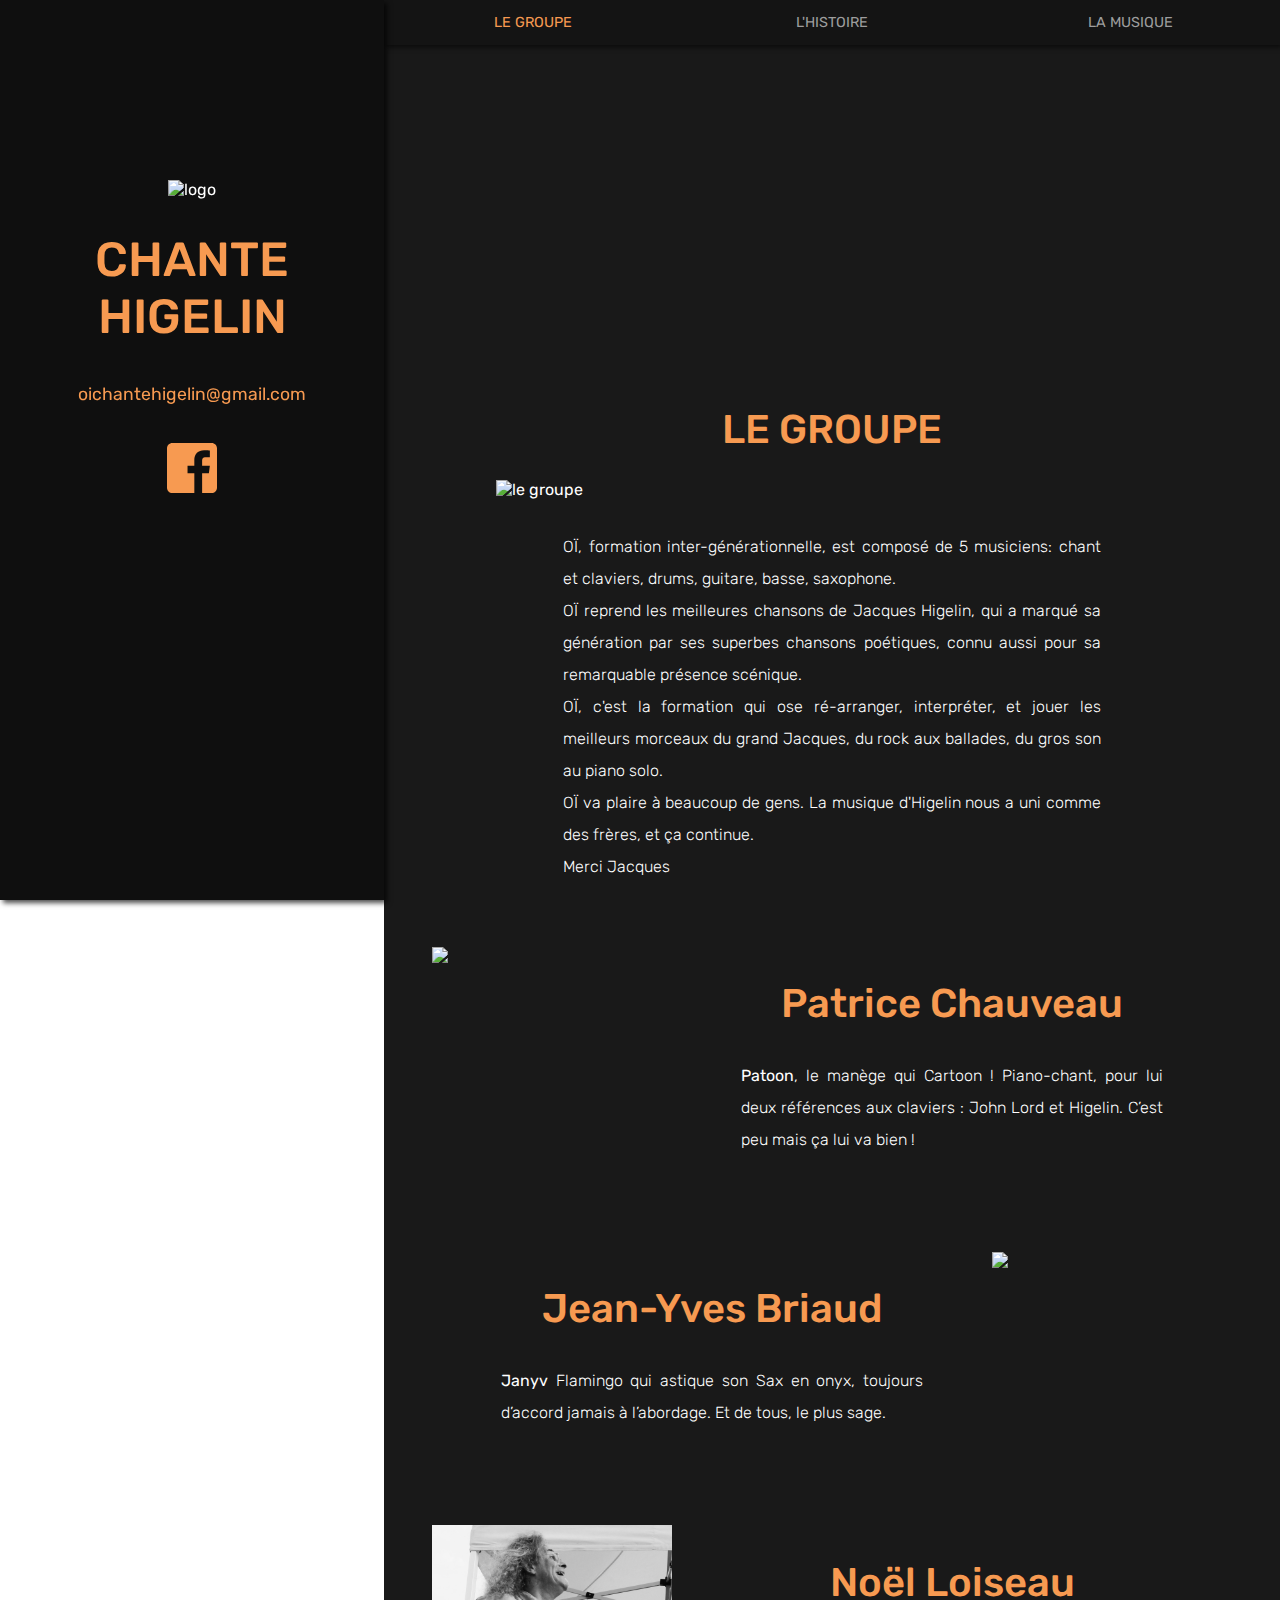
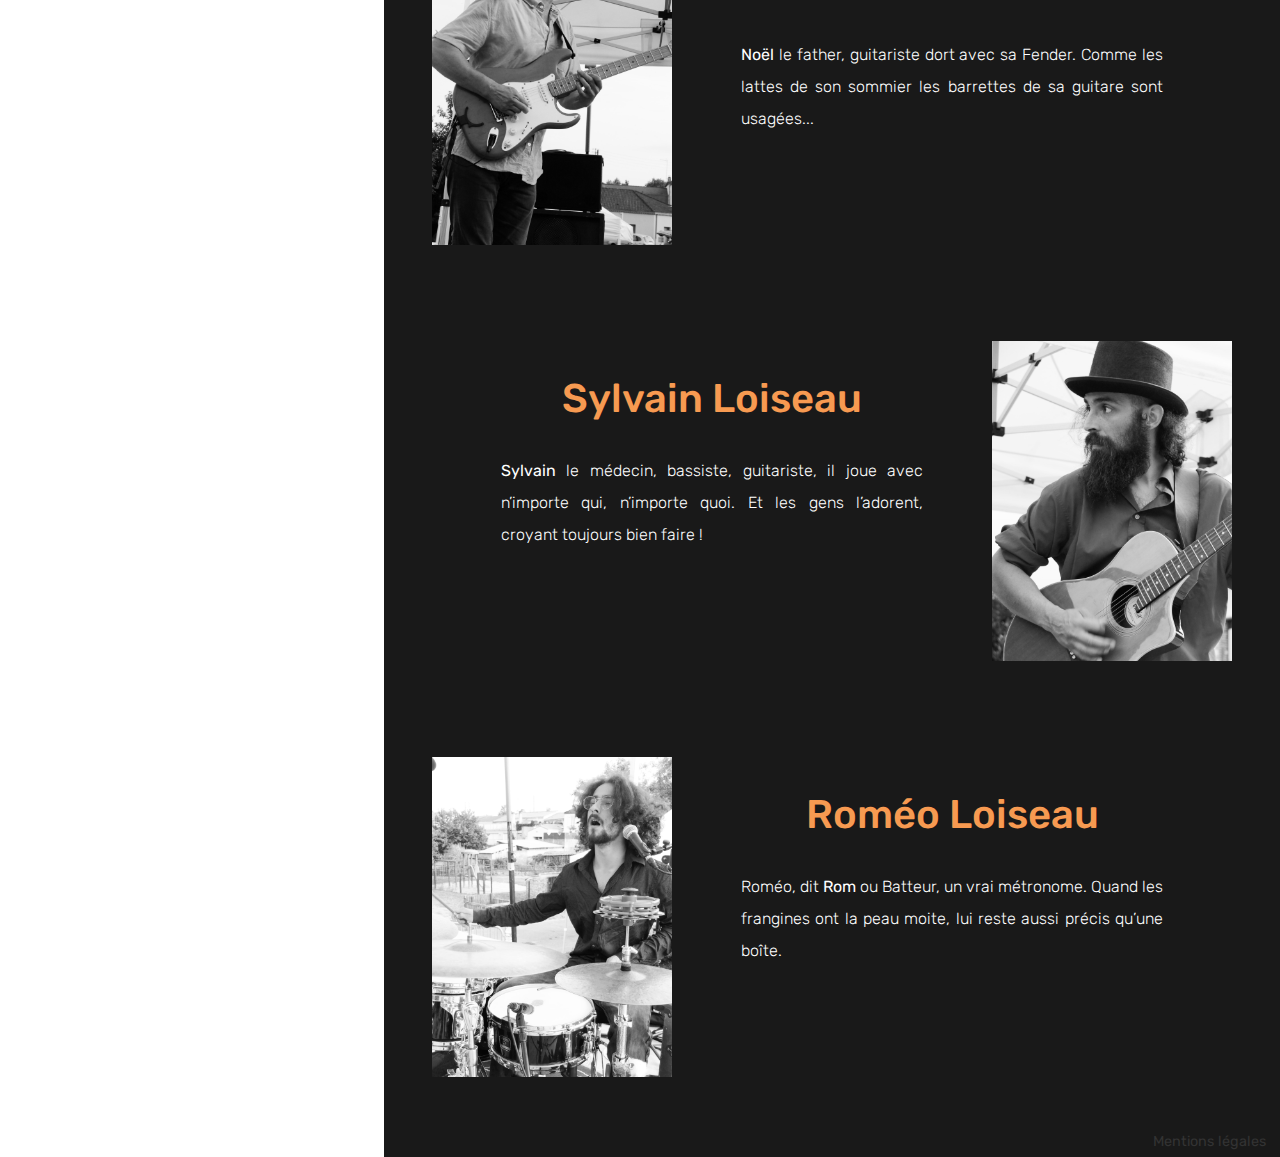
==== commit 03fdb60c: "Add video" ====
--- a/index.html
+++ b/index.html
@@ -28,6 +28,8 @@
             <section id="two">
                 <!-- Content -->
                 <section id="band">
+                    <iframe width="560" height="315" src="https://www.youtube.com/embed/YZwf0YxuI68" title="YouTube video player" frameborder="0" allow="accelerometer; autoplay; clipboard-write; encrypted-media; gyroscope; picture-in-picture" allowfullscreen></iframe>
+                    <br/>
                     <h1>Le groupe</h1>
                     <div id="introduction">
                         <img src="img/groupe.jpg" alt="le groupe"/>
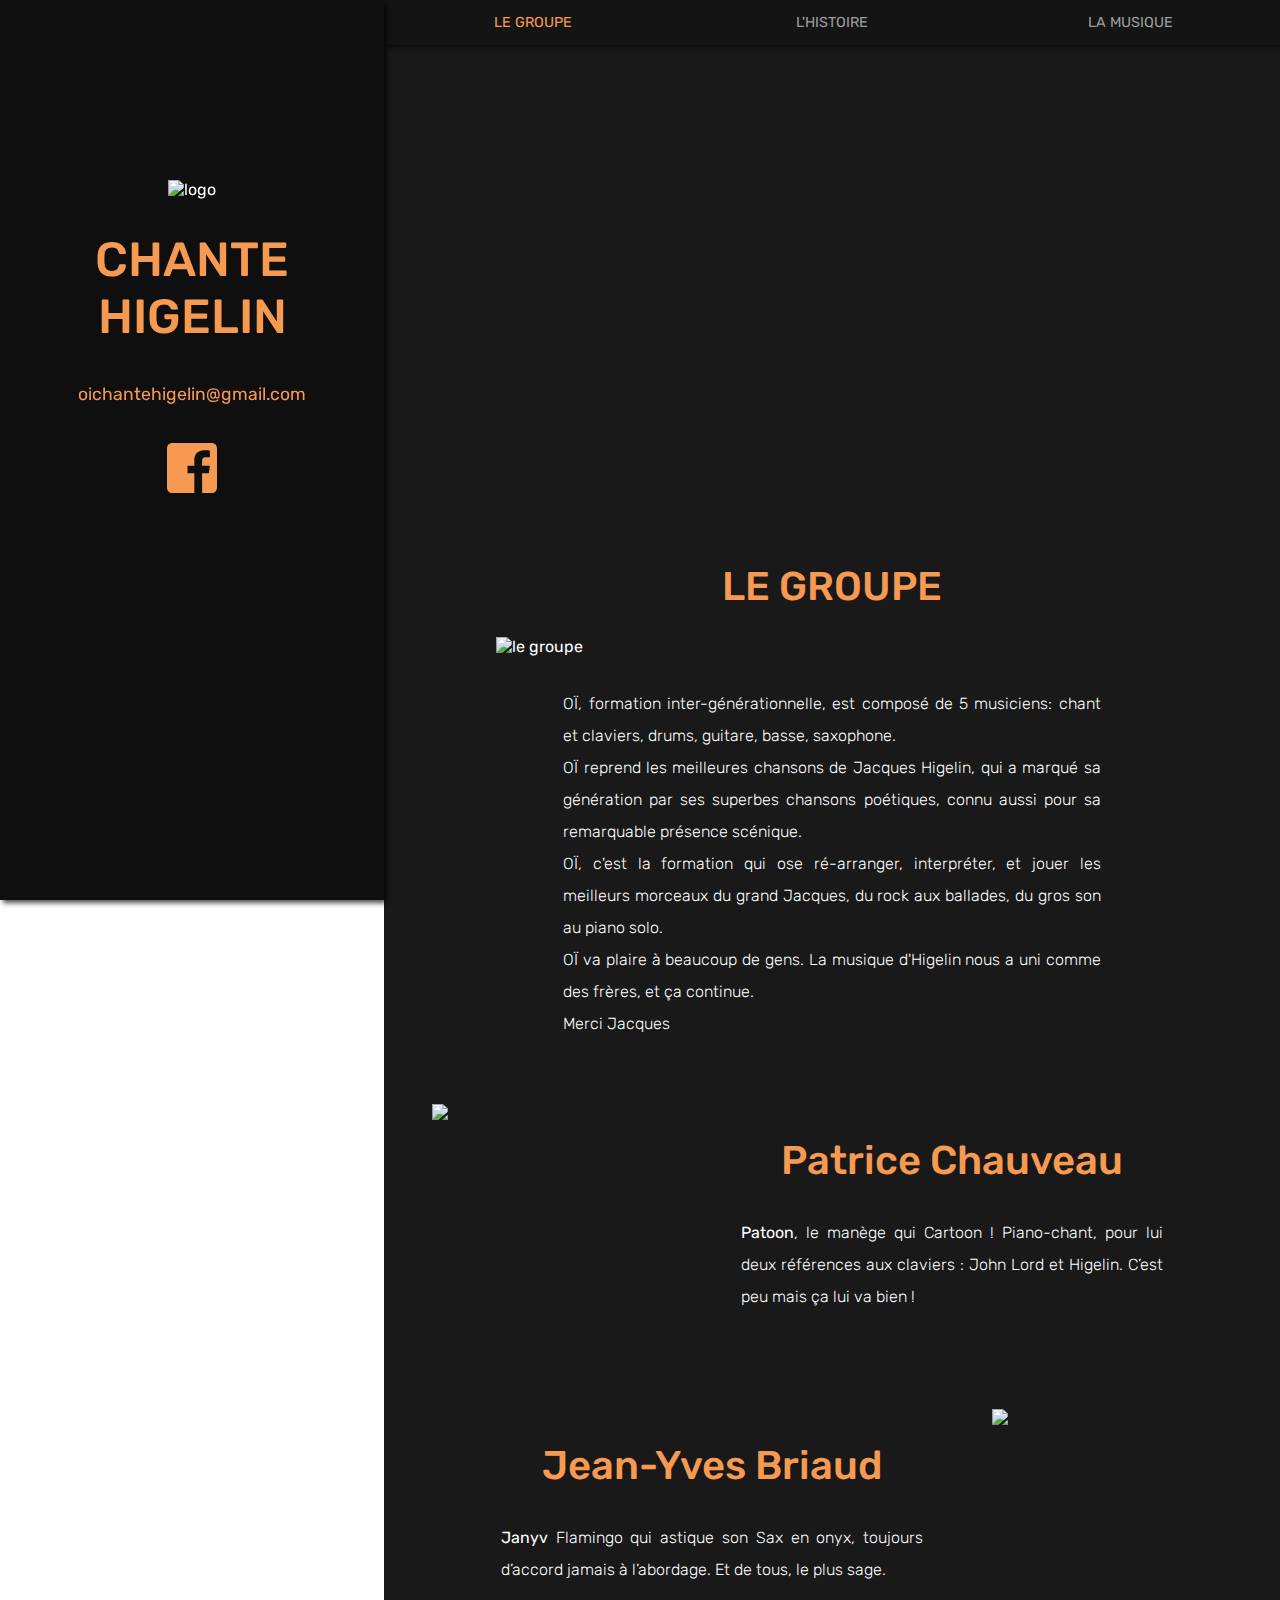
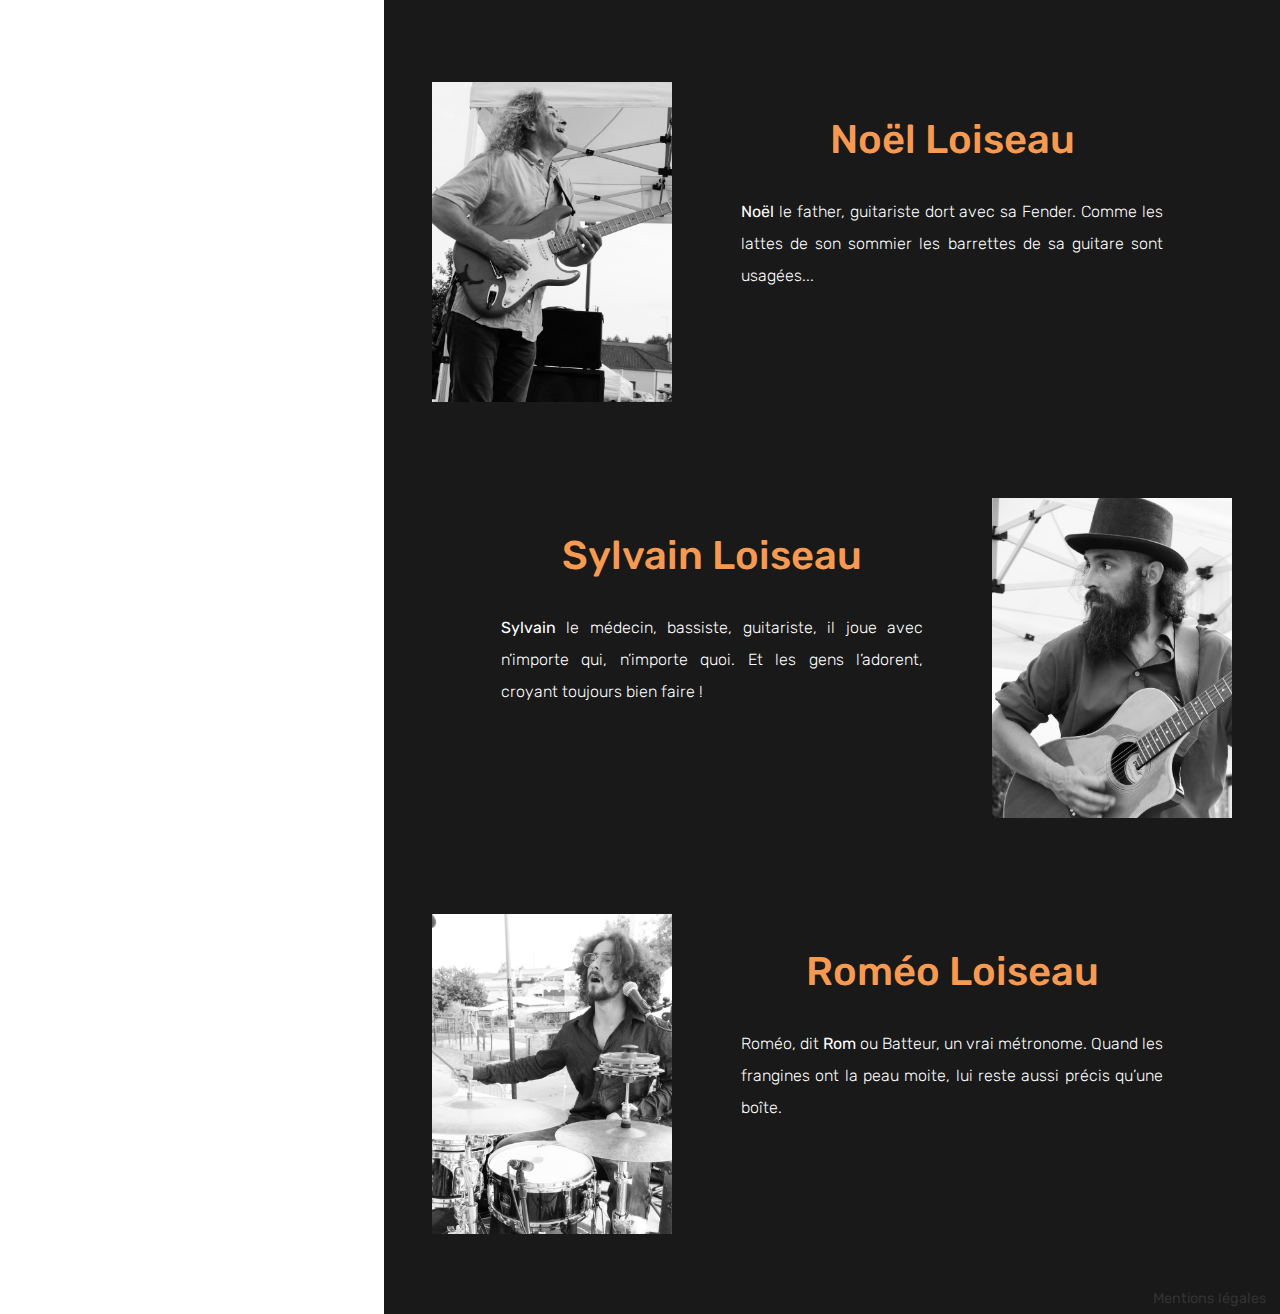
==== commit 281e9b79: "Update index.html" ====
--- a/index.html
+++ b/index.html
@@ -28,7 +28,7 @@
             <section id="two">
                 <!-- Content -->
                 <section id="band">
-                    <iframe width="560" height="315" src="https://www.youtube.com/embed/YZwf0YxuI68" title="YouTube video player" frameborder="0" allow="accelerometer; autoplay; clipboard-write; encrypted-media; gyroscope; picture-in-picture" allowfullscreen></iframe>
+                    <iframe style="margin: auto !important;" width="840" height="472" src="https://www.youtube.com/embed/YZwf0YxuI68" title="YouTube video player" frameborder="0" allow="accelerometer; autoplay; clipboard-write; encrypted-media; gyroscope; picture-in-picture" allowfullscreen></iframe>
                     <br/>
                     <h1>Le groupe</h1>
                     <div id="introduction">
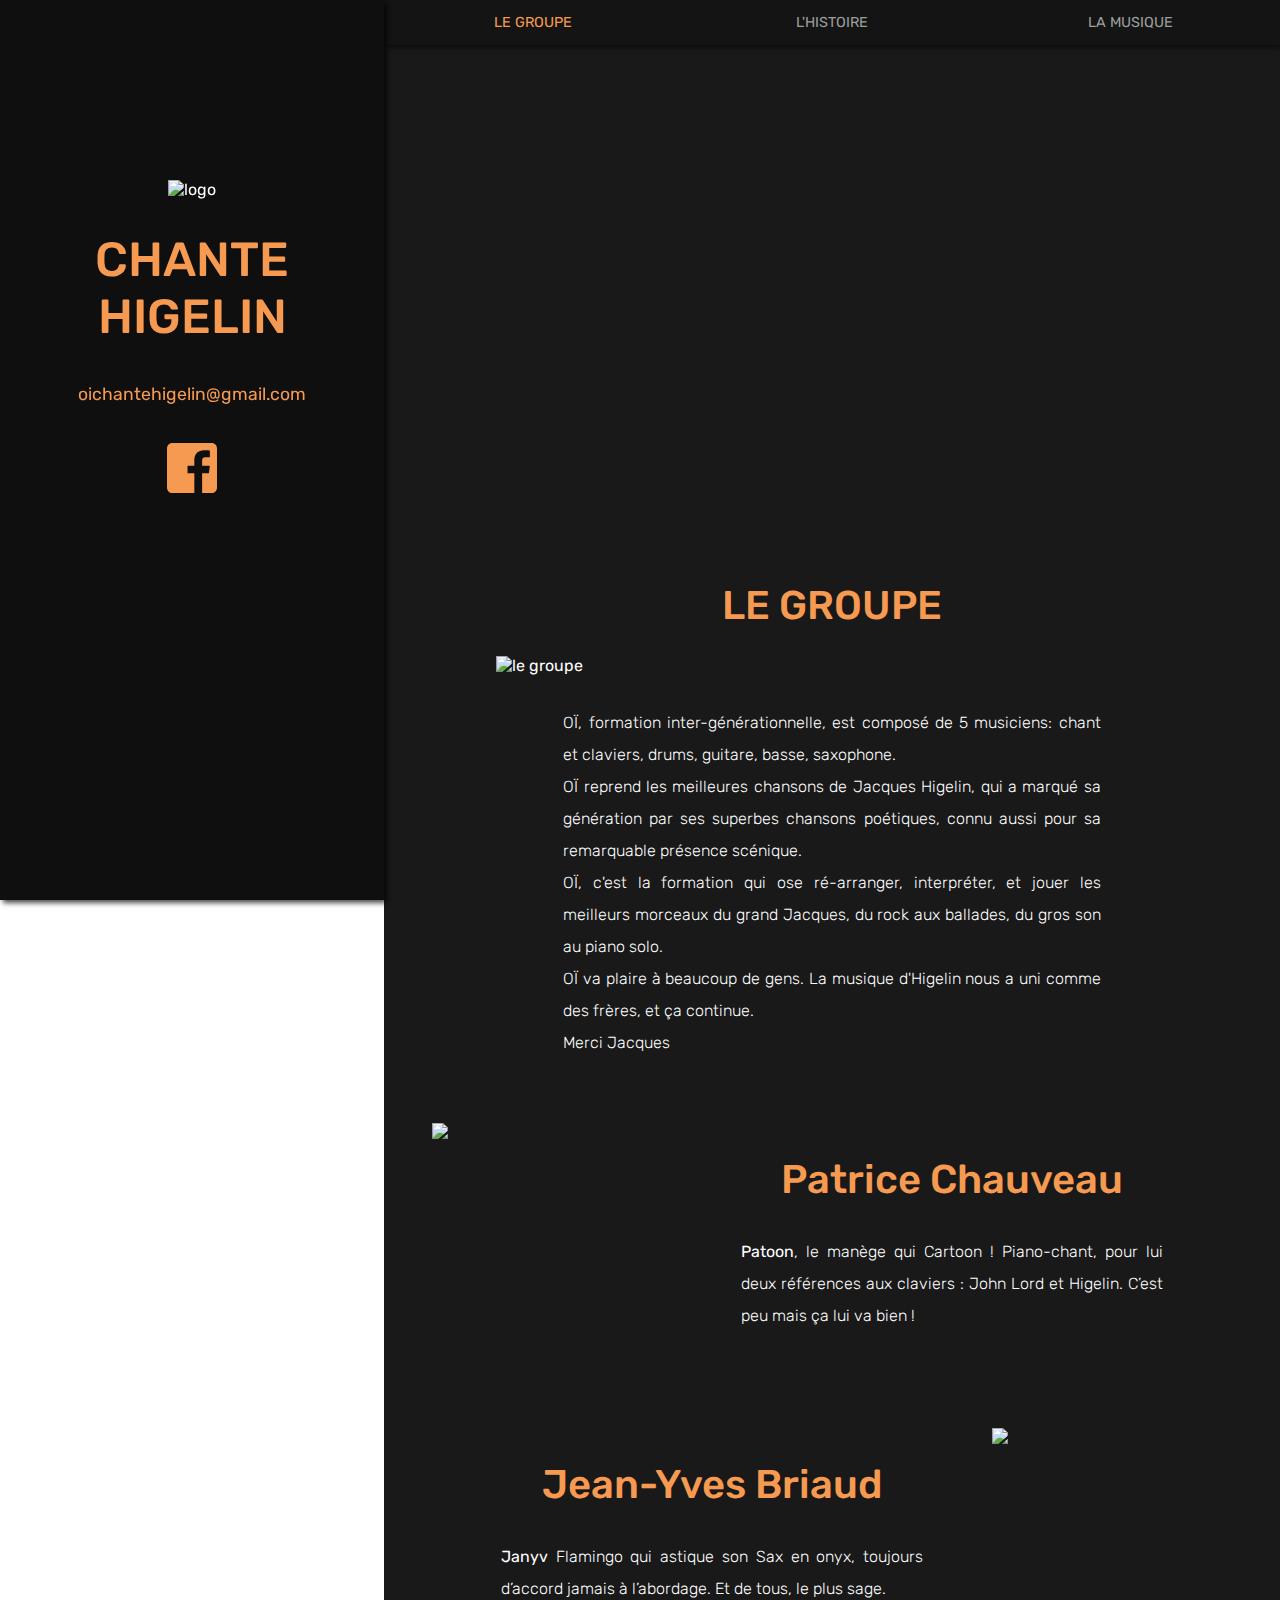
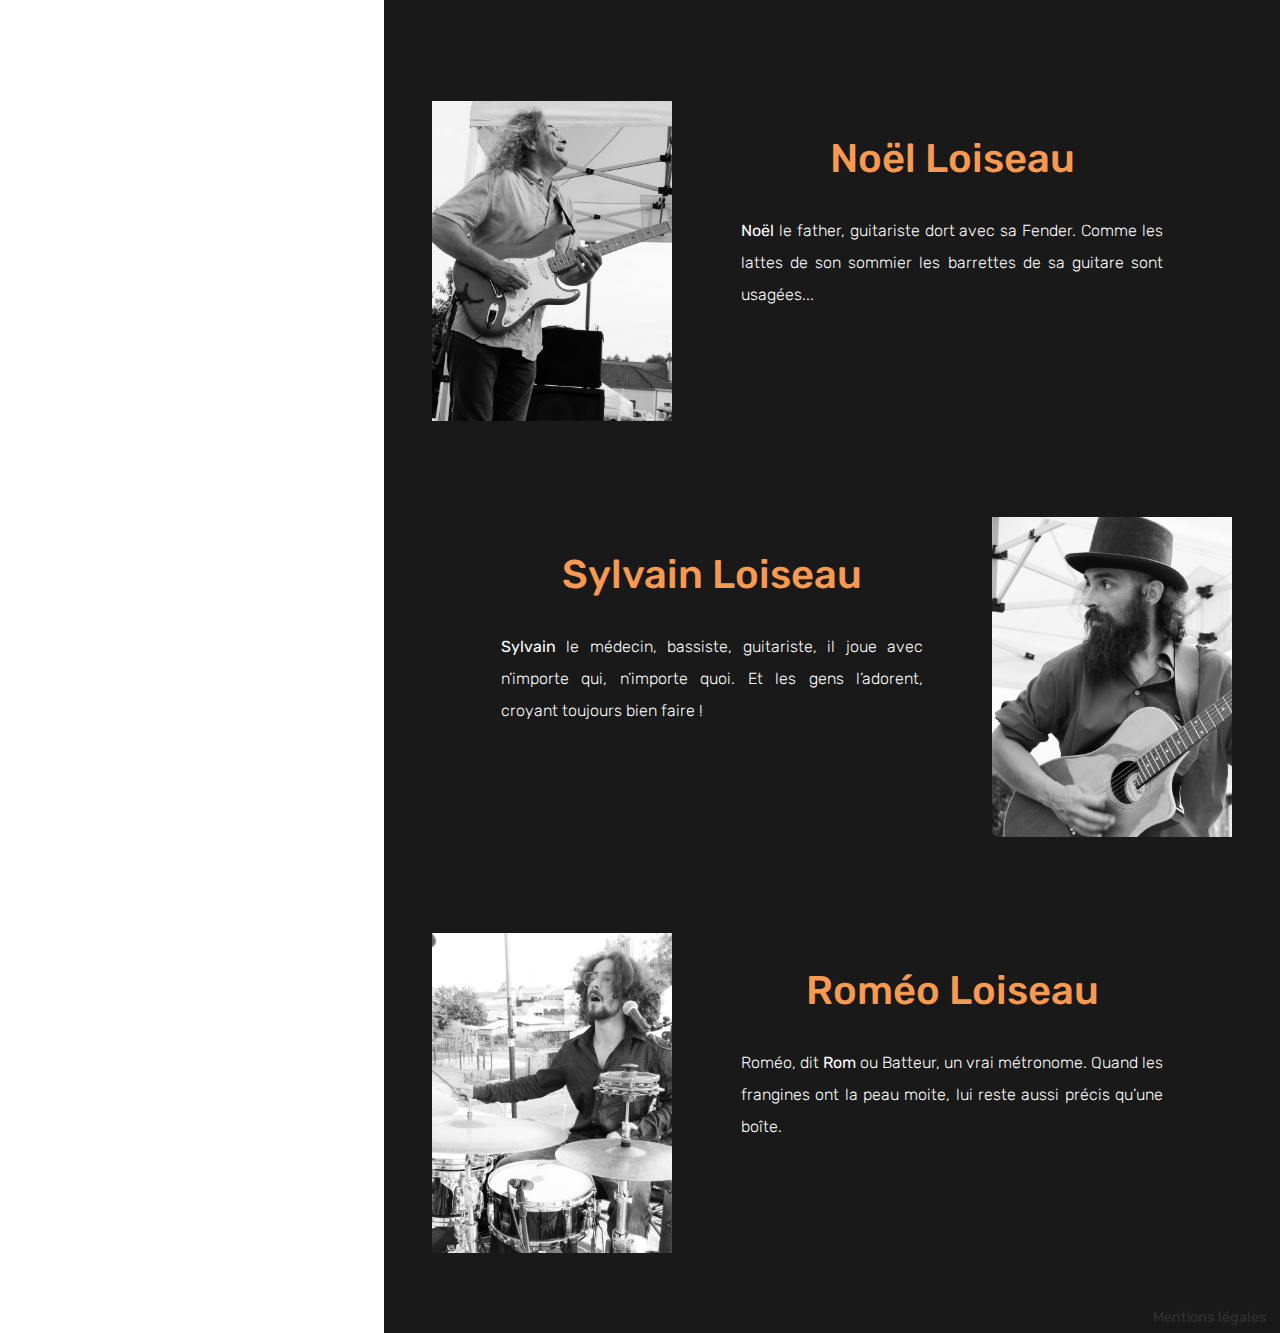
==== commit fa07862a: "Update index.html" ====
--- a/index.html
+++ b/index.html
@@ -28,6 +28,7 @@
             <section id="two">
                 <!-- Content -->
                 <section id="band">
+                    <br/>
                     <iframe style="margin: auto !important;" width="840" height="472" src="https://www.youtube.com/embed/YZwf0YxuI68" title="YouTube video player" frameborder="0" allow="accelerometer; autoplay; clipboard-write; encrypted-media; gyroscope; picture-in-picture" allowfullscreen></iframe>
                     <br/>
                     <h1>Le groupe</h1>
